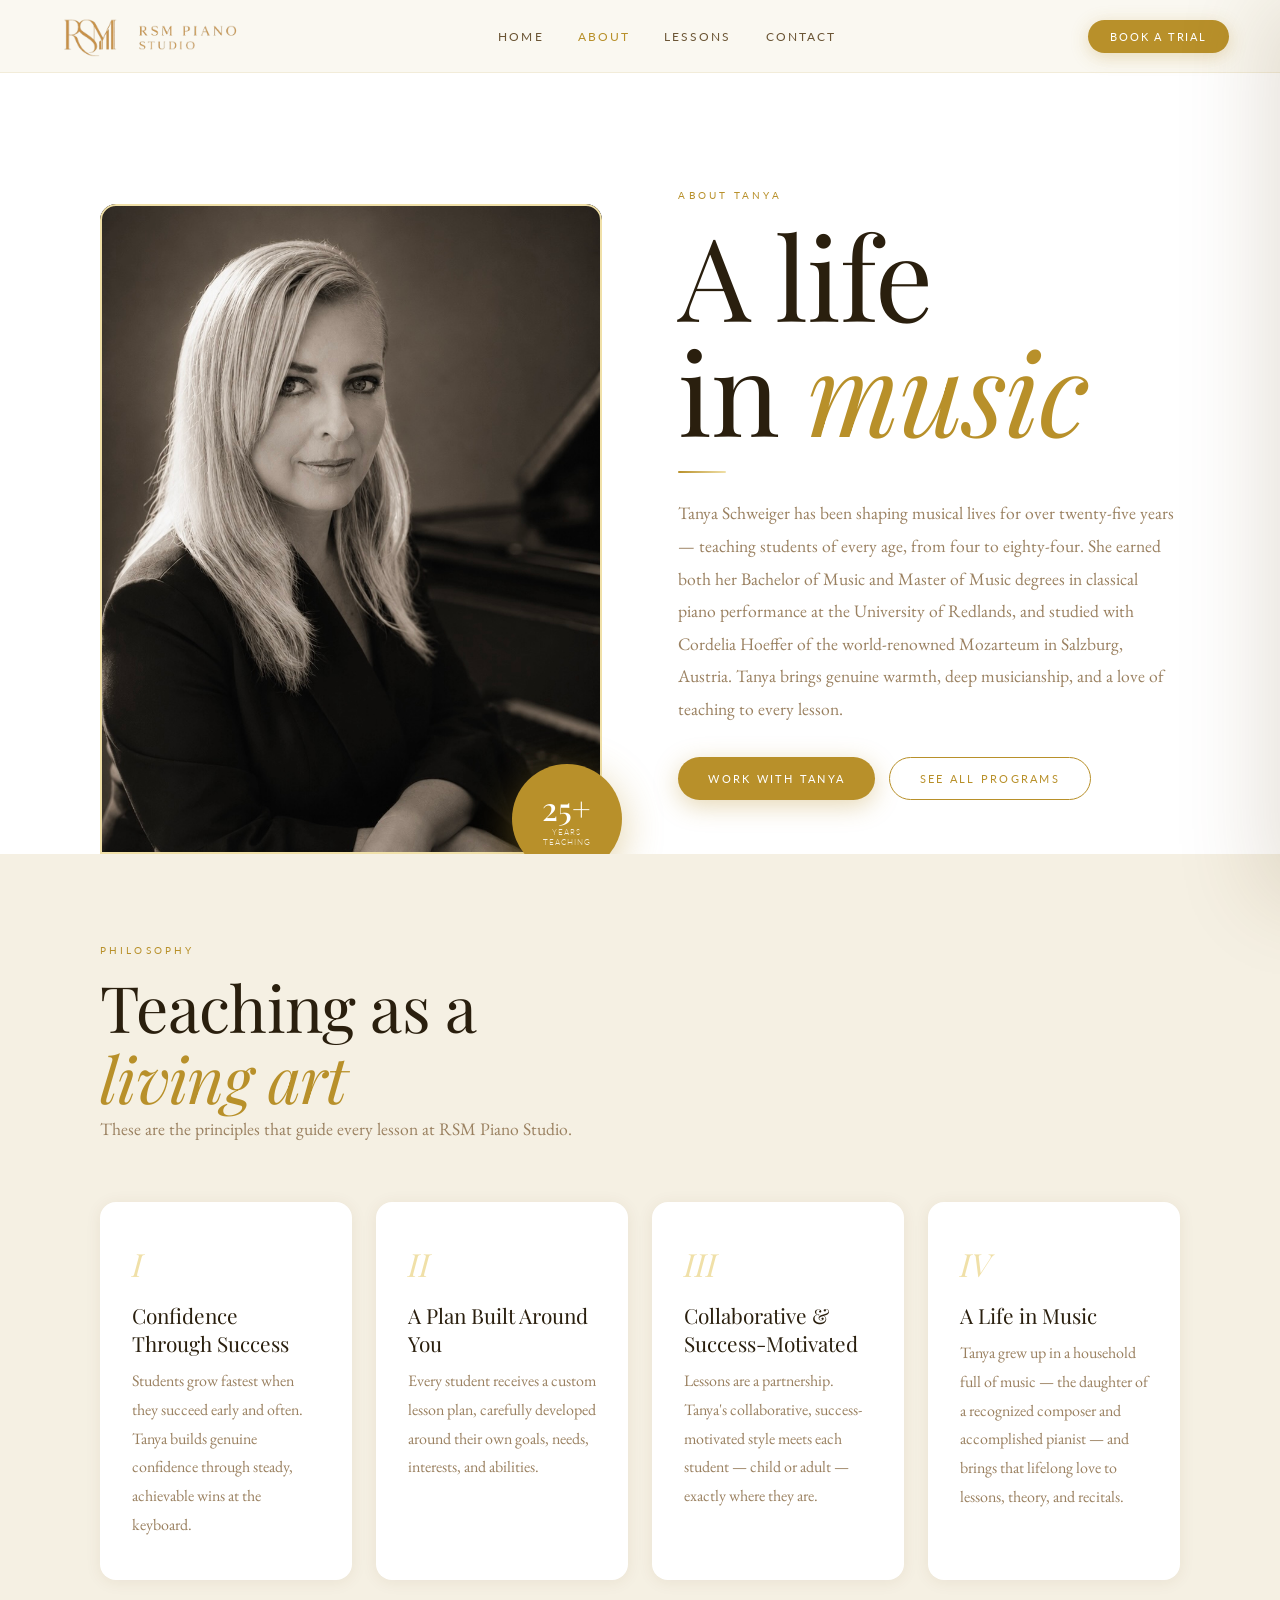
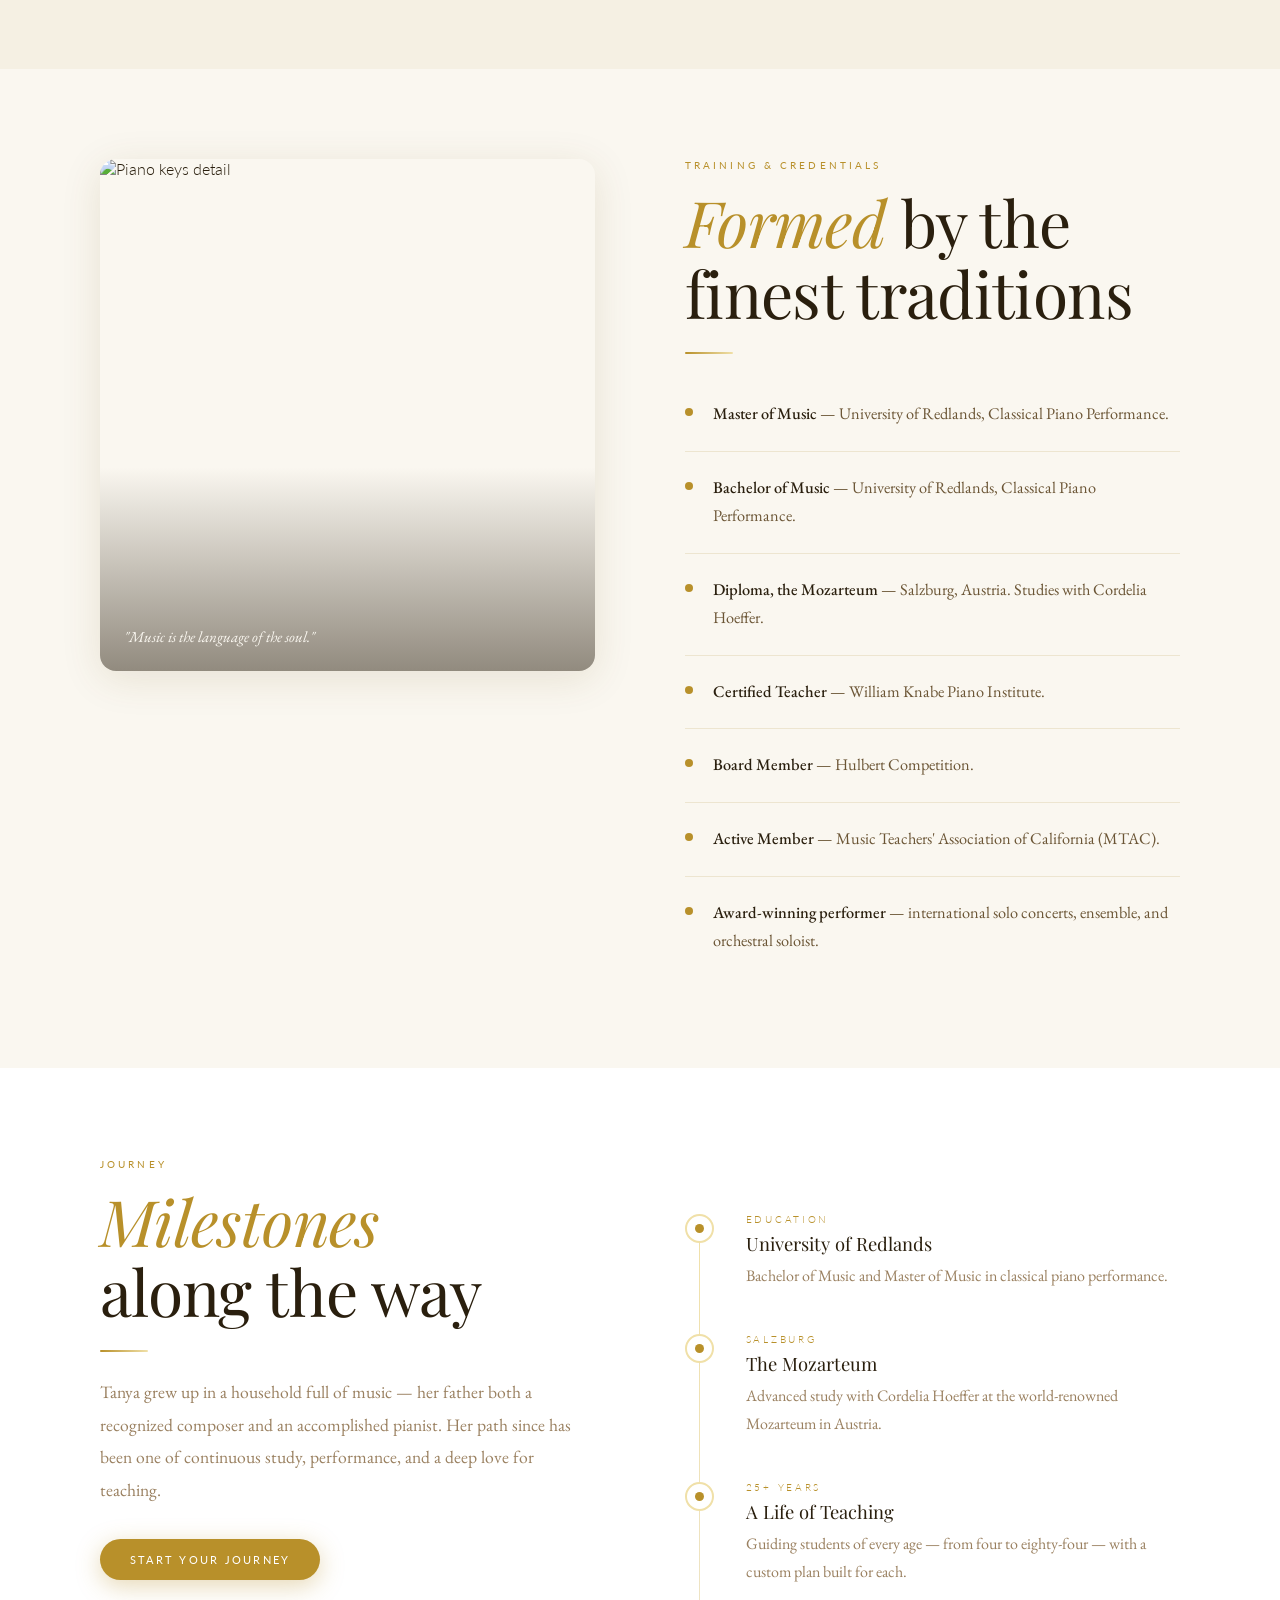
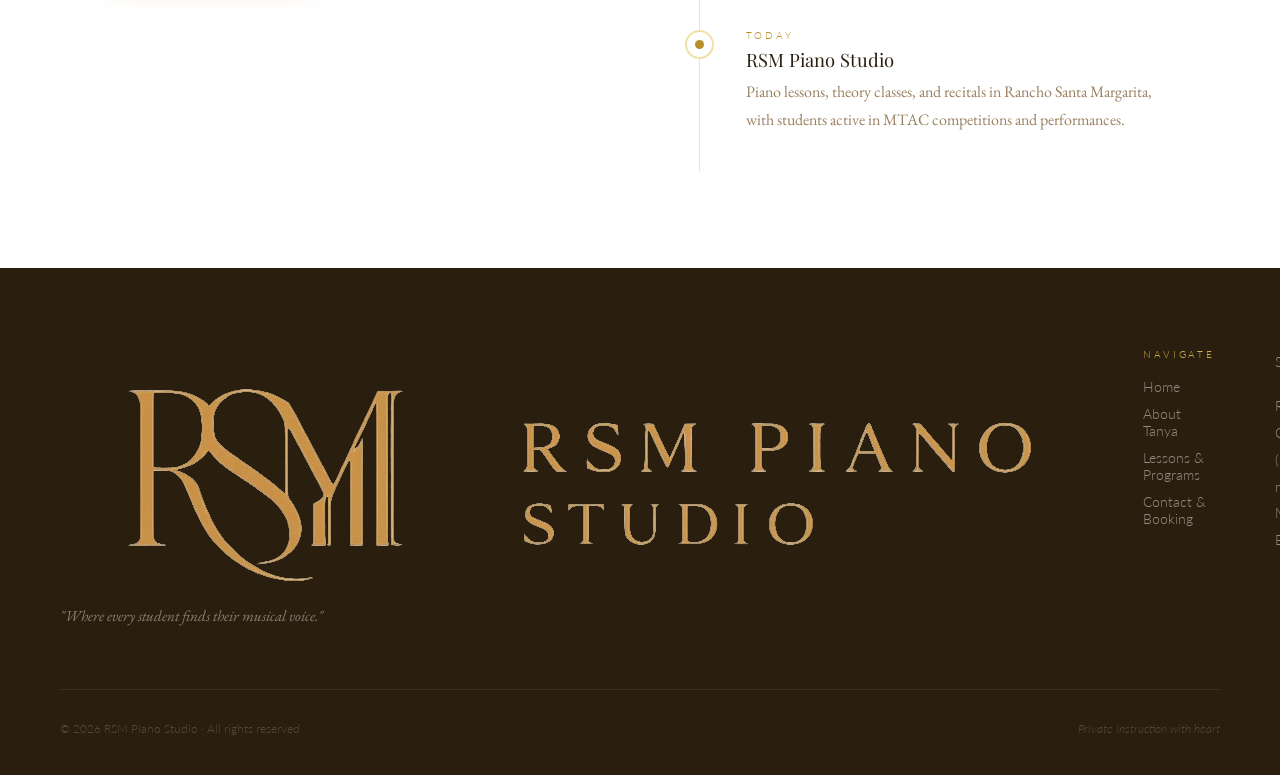
==== about.html @ f81b0720 "Align site content with Tanya Schweiger's resume; fix back button Replace placeholder/fabricated con" ====
<!DOCTYPE html>
<html lang="en">
<head>
  <meta charset="UTF-8">
  <meta name="viewport" content="width=device-width, initial-scale=1.0">
  <title>RSM Piano Studio — About Tanya</title>
  <link rel="stylesheet" href="css/style.css">
  <style>
    .page-hero {
      padding-top: clamp(100px,14vh,160px);
      background: var(--white);
      overflow: hidden;
    }

    .page-hero-inner {
      max-width: 1200px;
      margin: 0 auto;
      padding: clamp(48px,7vh,80px) clamp(24px,5vw,60px) 0;
      display: grid;
      grid-template-columns: 1fr 1fr;
      gap: clamp(40px,6vw,100px);
      align-items: end;
    }

    .about-image-main {
      position: relative;
    }

    .aim-frame {
      border-radius: var(--radius-md) var(--radius-md) 0 0;
      overflow: hidden;
      height: clamp(400px,55vw,650px);
      position: relative;
    }

    .aim-frame img {
      width: 100%;
      height: 100%;
      object-fit: cover;
      object-position: center top;
      display: block;
      transition: transform 0.8s cubic-bezier(0.16,1,0.3,1);
    }

    .aim-frame:hover img { transform: scale(1.04); }

    /* Gold accent box */
    .aim-frame::before {
      content: '';
      position: absolute;
      inset: 0;
      border: 2px solid var(--gold-pale);
      border-radius: var(--radius-md) var(--radius-md) 0 0;
      z-index: 1;
      pointer-events: none;
    }

    /* Floating credential badge */
    .aim-badge {
      position: absolute;
      bottom: -20px;
      right: -20px;
      background: var(--gold);
      color: var(--white);
      border-radius: 50%;
      width: 110px;
      height: 110px;
      display: flex;
      flex-direction: column;
      align-items: center;
      justify-content: center;
      text-align: center;
      box-shadow: 0 10px 40px rgba(184,144,42,0.4);
      z-index: 2;
    }
    .aim-badge-num { font-family: 'Playfair Display', serif; font-size: 2rem; font-weight: 500; line-height: 1; }
    .aim-badge-label { font-size: 0.52rem; letter-spacing: 0.12em; text-transform: uppercase; opacity: 0.85; margin-top: 3px; }

    .about-text-hero { padding-bottom: clamp(40px,6vh,80px); }

    /* PHILOSOPHY SECTION */
    .philosophy-section { background: var(--cream2); }
    .phil-grid {
      display: grid;
      grid-template-columns: repeat(auto-fit, minmax(240px,1fr));
      gap: 24px;
      margin-top: 56px;
    }
    .phil-card {
      background: var(--white);
      border-radius: var(--radius-md);
      padding: 40px 32px;
      box-shadow: var(--shadow-sm);
      position: relative;
      transition: transform 0.4s cubic-bezier(0.16,1,0.3,1), box-shadow 0.4s ease;
    }
    .phil-card:hover { transform: translateY(-5px); box-shadow: var(--shadow-md); }
    .phil-icon {
      font-family: 'Playfair Display', serif;
      font-size: 2rem;
      font-style: italic;
      color: var(--gold-pale);
      margin-bottom: 16px;
      display: block;
    }
    .phil-title {
      font-family: 'Playfair Display', serif;
      font-size: 1.3rem;
      font-weight: 400;
      color: var(--warm-dark);
      margin-bottom: 10px;
    }
    .phil-text {
      font-family: 'EB Garamond', serif;
      font-size: 1rem;
      line-height: 1.8;
      color: var(--warm-soft);
    }

    /* CREDENTIALS */
    .cred-section {}
    .cred-layout {
      display: grid;
      grid-template-columns: 1fr 1fr;
      gap: clamp(48px,7vw,100px);
      align-items: start;
    }

    .cred-image {
      border-radius: var(--radius-md);
      overflow: hidden;
      height: clamp(320px,40vw,520px);
      box-shadow: var(--shadow-md);
      position: relative;
    }
    .cred-image img { width: 100%; height: 100%; object-fit: cover; display: block; }
    .cred-image::after {
      content: '';
      position: absolute;
      bottom: 0; left: 0; right: 0;
      height: 40%;
      background: linear-gradient(to top, rgba(42,31,14,0.5), transparent);
    }
    .cred-image-caption {
      position: absolute;
      bottom: 24px; left: 24px;
      z-index: 1;
      color: var(--cream);
      font-family: 'EB Garamond', serif;
      font-size: 0.95rem;
      font-style: italic;
    }

    .cred-list { display: flex; flex-direction: column; gap: 0; }
    .cred-item {
      display: flex;
      gap: 20px;
      padding: 22px 0;
      border-bottom: 1px solid var(--cream3);
      align-items: flex-start;
    }
    .cred-item:last-child { border-bottom: none; }
    .cred-dot {
      flex-shrink: 0;
      width: 8px;
      height: 8px;
      border-radius: 50%;
      background: var(--gold);
      margin-top: 8px;
    }
    .cred-text {
      font-family: 'EB Garamond', serif;
      font-size: 1.02rem;
      line-height: 1.75;
      color: var(--warm-mid);
    }
    .cred-text strong { color: var(--warm-dark); font-weight: 500; }

    /* TIMELINE */
    .timeline-section { background: var(--white); }
    .timeline {
      max-width: 680px;
      position: relative;
      margin-top: 56px;
    }
    .timeline::before {
      content: '';
      position: absolute;
      left: 14px; top: 6px; bottom: 6px;
      width: 1px;
      background: linear-gradient(to bottom, var(--gold-pale), var(--cream3));
    }
    .tl-item {
      display: flex;
      gap: 32px;
      padding-bottom: 44px;
      position: relative;
    }
    .tl-dot {
      flex-shrink: 0;
      width: 29px;
      height: 29px;
      border-radius: 50%;
      background: var(--white);
      border: 2px solid var(--gold-pale);
      display: flex;
      align-items: center;
      justify-content: center;
      z-index: 1;
      transition: border-color 0.3s, background 0.3s;
    }
    .tl-dot-inner { width: 9px; height: 9px; border-radius: 50%; background: var(--gold); }
    .tl-item:hover .tl-dot { border-color: var(--gold); background: var(--gold-pale); }
    .tl-right {}
    .tl-year { font-size: 0.6rem; letter-spacing: 0.28em; text-transform: uppercase; color: var(--gold); margin-bottom: 6px; }
    .tl-title { font-family: 'Playfair Display', serif; font-size: 1.15rem; font-weight: 400; color: var(--warm-dark); margin-bottom: 6px; }
    .tl-desc { font-family: 'EB Garamond', serif; font-size: 1rem; line-height: 1.75; color: var(--warm-soft); }

    @media (max-width: 860px) {
      .page-hero-inner { grid-template-columns: 1fr; }
      .aim-frame { height: 55vw; min-height: 280px; border-radius: var(--radius-md); }
      .aim-badge { width: 88px; height: 88px; bottom: -12px; right: 12px; }
      .aim-badge-num { font-size: 1.6rem; }
      .cred-layout { grid-template-columns: 1fr; }
      .cred-image { height: 55vw; min-height: 240px; }
    }
  </style>
</head>
<body>

<canvas id="trail-canvas"></canvas>
<div class="menu-backdrop" id="menu-backdrop"></div>

<nav id="navbar">
  <a class="nav-logo" href="index.html"><img src="assets/logo.png" alt="RSM Piano Studio"></a>
  <div class="nav-links">
    <a class="nav-link" href="index.html">Home</a>
    <a class="nav-link active" href="about.html">About</a>
    <a class="nav-link" href="lessons.html">Lessons</a>
    <a class="nav-link" href="contact.html">Contact</a>
  </div>
  <a class="nav-book" href="contact.html">Book a Trial</a>
  <button class="hamburger" id="hamburger" aria-label="Open menu"><span></span><span></span><span></span></button>
</nav>

<div class="mobile-menu" id="mobile-menu">
  <a href="index.html">Home</a>
  <a href="about.html">About</a>
  <a href="lessons.html">Lessons</a>
  <a href="contact.html">Contact</a>
  <a class="mobile-book" href="contact.html">Book a Trial Lesson</a>
</div>

<!-- ══ PAGE HERO ═════════════════════════════════ -->
<div class="page-hero">
  <div class="page-hero-inner">
    <div class="about-image-main reveal-left">
      <div class="aim-frame">
        <img
          src="assets/IMG_9968.jpg"
          alt="Pianist at the piano"
        >
      </div>
      <div class="aim-badge">
        <span class="aim-badge-num">25+</span>
        <span class="aim-badge-label">Years<br>Teaching</span>
      </div>
    </div>

    <div class="about-text-hero">
      <span class="subhead reveal">About Tanya</span>
      <h1 class="display reveal d1">A life<br>in <em>music</em></h1>
      <div class="gold-rule reveal d2"></div>
      <p class="body-copy reveal d3">
        Tanya Schweiger has been shaping musical lives for over twenty-five years — teaching students of every age, from four to eighty-four. She earned both her Bachelor of Music and Master of Music degrees in classical piano performance at the University of Redlands, and studied with Cordelia Hoeffer of the world-renowned Mozarteum in Salzburg, Austria. Tanya brings genuine warmth, deep musicianship, and a love of teaching to every lesson.
      </p>
    
      <div style="display:flex;gap:14px;flex-wrap:wrap;margin-top:2rem" class="reveal d5">
        <a class="btn btn-gold" href="contact.html">Work With Tanya</a>
        <a class="btn btn-outline" href="lessons.html">See All Programs</a>
      </div>
    </div>
  </div>
</div>

<!-- ══ PHILOSOPHY ════════════════════════════════ -->
<section class="philosophy-section">
  <div class="container">
    <div style="max-width:560px">
      <span class="subhead reveal">Philosophy</span>
      <h2 class="headline reveal d1">Teaching as a<br><em>living art</em></h2>
      <p class="body-copy reveal d2">These are the principles that guide every lesson at RSM Piano Studio.</p>
    </div>
    <div class="phil-grid">
      <div class="phil-card card-3d reveal">
        <span class="phil-icon">I</span>
        <h3 class="phil-title">Confidence Through Success</h3>
        <p class="phil-text">Students grow fastest when they succeed early and often. Tanya builds genuine confidence through steady, achievable wins at the keyboard.</p>
      </div>
      <div class="phil-card card-3d reveal d1">
        <span class="phil-icon">II</span>
        <h3 class="phil-title">A Plan Built Around You</h3>
        <p class="phil-text">Every student receives a custom lesson plan, carefully developed around their own goals, needs, interests, and abilities.</p>
      </div>
      <div class="phil-card card-3d reveal d2">
        <span class="phil-icon">III</span>
        <h3 class="phil-title">Collaborative &amp; Success-Motivated</h3>
        <p class="phil-text">Lessons are a partnership. Tanya's collaborative, success-motivated style meets each student — child or adult — exactly where they are.</p>
      </div>
      <div class="phil-card card-3d reveal d3">
        <span class="phil-icon">IV</span>
        <h3 class="phil-title">A Life in Music</h3>
        <p class="phil-text">Tanya grew up in a household full of music — the daughter of a recognized composer and accomplished pianist — and brings that lifelong love to lessons, theory, and recitals.</p>
      </div>
    </div>
  </div>
</section>

<!-- ══ CREDENTIALS ════════════════════════════════ -->
<section class="cred-section">
  <div class="container">
    <div class="cred-layout">
      <div class="cred-image reveal-left">
        <img
          src="https://images.unsplash.com/photo-1520523839897-bd0b52f945a0?w=800&q=85&auto=format&fit=crop"
          alt="Piano keys detail"
        >
        <p class="cred-image-caption">"Music is the language of the soul."</p>
      </div>
      <div>
        <span class="subhead reveal">Training &amp; Credentials</span>
        <h2 class="headline reveal d1"><em>Formed</em> by the<br>finest traditions</h2>
        <div class="gold-rule reveal d2"></div>
        <div class="cred-list">
          <div class="cred-item reveal d2">
            <div class="cred-dot"></div>
            <p class="cred-text"><strong>Master of Music</strong> — University of Redlands, Classical Piano Performance.</p>
          </div>
          <div class="cred-item reveal d2">
            <div class="cred-dot"></div>
            <p class="cred-text"><strong>Bachelor of Music</strong> — University of Redlands, Classical Piano Performance.</p>
          </div>
          <div class="cred-item reveal d3">
            <div class="cred-dot"></div>
            <p class="cred-text"><strong>Diploma, the Mozarteum</strong> — Salzburg, Austria. Studies with Cordelia Hoeffer.</p>
          </div>
          <div class="cred-item reveal d3">
            <div class="cred-dot"></div>
            <p class="cred-text"><strong>Certified Teacher</strong> — William Knabe Piano Institute.</p>
          </div>
          <div class="cred-item reveal d4">
            <div class="cred-dot"></div>
            <p class="cred-text"><strong>Board Member</strong> — Hulbert Competition.</p>
          </div>
          <div class="cred-item reveal d4">
            <div class="cred-dot"></div>
            <p class="cred-text"><strong>Active Member</strong> — Music Teachers' Association of California (MTAC).</p>
          </div>
          <div class="cred-item reveal d5">
            <div class="cred-dot"></div>
            <p class="cred-text"><strong>Award-winning performer</strong> — international solo concerts, ensemble, and orchestral soloist.</p>
          </div>
        </div>
      </div>
    </div>
  </div>
</section>

<!-- ══ TIMELINE ═══════════════════════════════════ -->
<section class="timeline-section">
  <div class="container">
    <div style="display:grid;grid-template-columns:1fr 1fr;gap:clamp(48px,7vw,100px);align-items:start">
      <div>
        <span class="subhead reveal">Journey</span>
        <h2 class="headline reveal d1"><em>Milestones</em><br>along the way</h2>
        <div class="gold-rule reveal d2"></div>
        <p class="body-copy reveal d3">Tanya grew up in a household full of music — her father both a recognized composer and an accomplished pianist. Her path since has been one of continuous study, performance, and a deep love for teaching.</p>
        <div style="margin-top:2rem" class="reveal d4">
          <a class="btn btn-gold" href="contact.html">Start Your Journey</a>
        </div>
      </div>
      <div class="timeline">
        <div class="tl-item reveal">
          <div class="tl-dot"><div class="tl-dot-inner"></div></div>
          <div class="tl-right">
            <p class="tl-year">Education</p>
            <p class="tl-title">University of Redlands</p>
            <p class="tl-desc">Bachelor of Music and Master of Music in classical piano performance.</p>
          </div>
        </div>
        <div class="tl-item reveal d1">
          <div class="tl-dot"><div class="tl-dot-inner"></div></div>
          <div class="tl-right">
            <p class="tl-year">Salzburg</p>
            <p class="tl-title">The Mozarteum</p>
            <p class="tl-desc">Advanced study with Cordelia Hoeffer at the world-renowned Mozarteum in Austria.</p>
          </div>
        </div>
        <div class="tl-item reveal d2">
          <div class="tl-dot"><div class="tl-dot-inner"></div></div>
          <div class="tl-right">
            <p class="tl-year">25+ Years</p>
            <p class="tl-title">A Life of Teaching</p>
            <p class="tl-desc">Guiding students of every age — from four to eighty-four — with a custom plan built for each.</p>
          </div>
        </div>
        <div class="tl-item reveal d4">
          <div class="tl-dot"><div class="tl-dot-inner"></div></div>
          <div class="tl-right">
            <p class="tl-year">Today</p>
            <p class="tl-title">RSM Piano Studio</p>
            <p class="tl-desc">Piano lessons, theory classes, and recitals in Rancho Santa Margarita, with students active in MTAC competitions and performances.</p>
          </div>
        </div>
      </div>
    </div>
  </div>
</section>

<!-- ══ FOOTER ════════════════════════════════════ -->
<footer>
  <div class="footer-grid">
    <div>
      <a href="index.html"><img src="assets/logo.png" alt="RSM Piano Studio"></a>
      <p class="footer-tagline">"Where every student finds their musical voice."</p>
    </div>
    <div>
      <p class="footer-heading">Navigate</p>
      <nav class="footer-links">
        <a href="index.html">Home</a>
        <a href="about.html">About Tanya</a>
        <a href="lessons.html">Lessons &amp; Programs</a>
        <a href="contact.html">Contact &amp; Booking</a>
      </nav>
    </div>
    <div class="footer-contact">
      <p class="footer-heading">Studio</p>
      <p>Rancho Santa Margarita, CA 92688<br><a href="tel:+19492646318">(949) 264-6318</a><br><a href="mailto:rsmpianostudio@gmail.com">rsmpianostudio@gmail.com</a><br>Mon – Sat · Morning &amp; Evening</p>
    </div>
  </div>
  <div class="footer-bottom">
    <p class="footer-copy">© 2026 RSM Piano Studio · All rights reserved</p>
    <p class="footer-copy" style="font-style:italic">Private instruction with heart</p>
  </div>
</footer>

<script src="js/main.js"></script>
</body>
</html>
---- css/style.css ----
/* =============================================
   RSM Piano Studio — Global Stylesheet
   Warm, light, personal, musical
   ============================================= */

@import url('https://fonts.googleapis.com/css2?family=Playfair+Display:ital,wght@0,400;0,500;0,600;1,400;1,500;1,600&family=EB+Garamond:ital,wght@0,400;0,500;1,400;1,500&family=Lato:wght@300;400&display=swap');

*, *::before, *::after { box-sizing: border-box; margin: 0; padding: 0; }

:root {
  --cream:      #faf7f0;
  --cream2:     #f5f0e3;
  --cream3:     #ede5d0;
  --gold:       #b8902a;
  --gold-light: #d4aa4a;
  --gold-pale:  #f0e0a8;
  --gold-glow:  rgba(184,144,42,0.18);
  --warm-dark:  #2a1f0e;
  --warm-mid:   #6b5535;
  --warm-soft:  #9a8060;
  --warm-mute:  #c4b49a;
  --white:      #ffffff;
  --shadow-sm:  0 2px 16px rgba(100,70,20,0.08);
  --shadow-md:  0 8px 40px rgba(100,70,20,0.12);
  --shadow-lg:  0 24px 80px rgba(100,70,20,0.16);
  --radius-sm:  8px;
  --radius-md:  16px;
  --radius-lg:  24px;
  --radius-xl:  40px;
}

html { font-size: 16px; overflow-x: hidden; scroll-behavior: smooth; }

body {
  background: var(--cream);
  color: var(--warm-dark);
  font-family: 'Lato', sans-serif;
  font-weight: 300;
  overflow-x: hidden;
  min-height: 100vh;
}

/* ── CURSOR TRAIL CANVAS ─────────────────────── */
#trail-canvas {
  position: fixed;
  inset: 0;
  pointer-events: none;
  z-index: 9999;
}

/* ── SCROLLBAR ────────────────────────────────── */
::-webkit-scrollbar { width: 4px; }
::-webkit-scrollbar-track { background: var(--cream); }
::-webkit-scrollbar-thumb { background: var(--gold-light); border-radius: 2px; }

/* ── NAVIGATION ───────────────────────────────── */
nav#navbar {
  position: fixed;
  top: 0; left: 0; right: 0;
  z-index: 500;
  display: flex;
  align-items: center;
  justify-content: space-between;
  padding: 12px clamp(20px, 4vw, 60px);
  background: rgba(250,247,240,0.88);
  backdrop-filter: blur(20px);
  -webkit-backdrop-filter: blur(20px);
  border-bottom: 1px solid rgba(184,144,42,0.12);
  transition: background 0.4s ease, box-shadow 0.4s ease;
}

nav#navbar.shadow {
  background: rgba(250,247,240,0.97);
  box-shadow: 0 4px 30px rgba(100,70,20,0.08);
}

/* Logo */
.nav-logo img {
  height: 48px;
  width: auto;
  display: block;
  transition: transform 0.3s ease, filter 0.3s ease;
}
.nav-logo img:hover {
  transform: scale(1.03);
}
.nav-logo { text-decoration: none; }

/* Desktop links */
.nav-links {
  display: flex;
  align-items: center;
  gap: 6px;
}

.nav-link {
  font-family: 'Lato', sans-serif;
  font-size: 0.72rem;
  font-weight: 400;
  letter-spacing: 0.18em;
  text-transform: uppercase;
  color: var(--warm-mid);
  text-decoration: none;
  padding: 8px 14px;
  border-radius: 30px;
  transition: all 0.3s ease;
  position: relative;
}
.nav-link:hover { color: var(--gold); background: var(--gold-glow); }
.nav-link.active { color: var(--gold); }

/* Book button */
.nav-book {
  font-family: 'Lato', sans-serif;
  font-size: 0.7rem;
  font-weight: 400;
  letter-spacing: 0.16em;
  text-transform: uppercase;
  color: var(--white);
  background: var(--gold);
  text-decoration: none;
  padding: 10px 22px;
  border-radius: 30px;
  transition: all 0.35s ease;
  box-shadow: 0 4px 18px rgba(184,144,42,0.3);
  white-space: nowrap;
}
.nav-book:hover {
  background: var(--gold-light);
  transform: translateY(-1px);
  box-shadow: 0 8px 28px rgba(184,144,42,0.4);
}

/* Hamburger */
.hamburger {
  display: none;
  flex-direction: column;
  gap: 5px;
  background: none;
  border: none;
  cursor: pointer;
  padding: 6px;
  z-index: 601;
}
.hamburger span {
  display: block;
  width: 22px;
  height: 1.5px;
  background: var(--warm-mid);
  border-radius: 2px;
  transition: all 0.4s cubic-bezier(0.16,1,0.3,1);
  transform-origin: center;
}
.hamburger.open span:nth-child(1) { transform: translateY(6.5px) rotate(45deg); }
.hamburger.open span:nth-child(2) { opacity: 0; transform: scaleX(0); }
.hamburger.open span:nth-child(3) { transform: translateY(-6.5px) rotate(-45deg); }

/* Mobile menu panel */
.mobile-menu {
  position: fixed;
  top: 0; right: 0;
  width: min(320px, 100vw);
  height: 100vh;
  background: var(--white);
  z-index: 602;
  display: flex;
  flex-direction: column;
  justify-content: center;
  padding: 80px 48px 60px;
  box-shadow: -20px 0 80px rgba(100,70,20,0.15);
  transform: translateX(100%);
  transition: transform 0.55s cubic-bezier(0.16,1,0.3,1);
  pointer-events: none;
}
.mobile-menu.open {
  transform: translateX(0);
  pointer-events: all;
}
.mobile-menu-close {
  position: absolute;
  top: 22px;
  right: 22px;
  z-index: 1;
  width: 40px;
  height: 40px;
  background: none;
  border: 1.5px solid var(--cream3);
  border-radius: 50%;
  cursor: pointer;
  display: flex;
  align-items: center;
  justify-content: center;
  color: var(--warm-mid);
  font-size: 1rem;
  line-height: 1;
  opacity: 0;
  transform: rotate(-90deg) scale(0.8);
  transition: opacity 0.4s ease 0.15s, transform 0.4s cubic-bezier(0.16,1,0.3,1) 0.15s, background 0.25s ease, border-color 0.25s ease, color 0.25s ease;
}
.mobile-menu.open .mobile-menu-close {
  opacity: 1;
  transform: rotate(0deg) scale(1);
}
.mobile-menu-close:hover {
  background: var(--gold-glow);
  border-color: var(--gold-pale);
  color: var(--gold);
}

.mobile-menu a {
  display: block;
  font-family: 'Playfair Display', serif;
  font-size: clamp(1.8rem, 6vw, 2.4rem);
  font-weight: 400;
  font-style: italic;
  color: var(--warm-dark);
  text-decoration: none;
  padding: 10px 0;
  border-bottom: 1px solid rgba(184,144,42,0.1);
  opacity: 0;
  transform: translateX(20px);
  transition: color 0.3s ease, opacity 0.4s ease, transform 0.4s ease;
}
.mobile-menu.open a {
  opacity: 1;
  transform: translateX(0);
}
.mobile-menu.open a:nth-child(1) { transition-delay: 0.08s; }
.mobile-menu.open a:nth-child(2) { transition-delay: 0.14s; }
.mobile-menu.open a:nth-child(3) { transition-delay: 0.20s; }
.mobile-menu.open a:nth-child(4) { transition-delay: 0.26s; }
.mobile-menu a:hover { color: var(--gold); }
.mobile-book {
  margin-top: 32px;
  display: inline-block;
  text-align: center;
  font-family: 'Lato', sans-serif;
  font-size: 0.72rem;
  letter-spacing: 0.18em;
  text-transform: uppercase;
  color: var(--white) !important;
  background: var(--gold);
  padding: 14px 28px;
  border-radius: 30px;
  font-style: normal !important;
  opacity: 0 !important;
  transition: opacity 0.4s ease 0.32s, transform 0.4s ease 0.32s, background 0.3s ease !important;
  transform: translateX(20px) !important;
  border-bottom: none !important;
}
.mobile-menu.open .mobile-book {
  opacity: 1 !important;
  transform: translateX(0) !important;
}
.mobile-book:hover { background: var(--gold-light) !important; color: var(--white) !important; }

/* Mobile menu close X */
.mobile-close {
  position: absolute;
  top: 24px;
  right: 24px;
  width: 40px;
  height: 40px;
  border-radius: 50%;
  background: var(--cream2);
  border: none;
  cursor: pointer;
  display: flex;
  align-items: center;
  justify-content: center;
  transition: background 0.3s ease, transform 0.3s ease;
  z-index: 1;
}
.mobile-close:hover {
  background: var(--gold-pale);
  transform: rotate(90deg);
}
.mobile-close::before,
.mobile-close::after {
  content: '';
  position: absolute;
  width: 14px;
  height: 1.5px;
  background: var(--warm-mid);
  border-radius: 1px;
}
.mobile-close::before { transform: rotate(45deg); }
.mobile-close::after  { transform: rotate(-45deg); }

/* Mobile menu close X button */
.mobile-close {
  position: absolute;
  top: 24px;
  right: 24px;
  width: 40px;
  height: 40px;
  border-radius: 50%;
  border: 1.5px solid var(--cream3);
  background: transparent;
  cursor: pointer;
  display: flex;
  align-items: center;
  justify-content: center;
  transition: all 0.3s ease;
}
.mobile-close:hover {
  background: var(--gold-glow);
  border-color: var(--gold-pale);
}
.mobile-close::before,
.mobile-close::after {
  content: '';
  position: absolute;
  width: 14px;
  height: 1.5px;
  background: var(--warm-mid);
  border-radius: 1px;
  transition: background 0.3s ease;
}
.mobile-close::before { transform: rotate(45deg); }
.mobile-close::after  { transform: rotate(-45deg); }
.mobile-close:hover::before,
.mobile-close:hover::after { background: var(--gold); }

/* Mobile overlay backdrop */
.menu-backdrop {
  position: fixed;
  inset: 0;
  background: rgba(42,31,14,0.35);
  z-index: 598;
  opacity: 0;
  pointer-events: none;
  transition: opacity 0.4s ease;
}
.menu-backdrop.open { opacity: 1; pointer-events: all; }

/* ── TYPOGRAPHY ───────────────────────────────── */
.display {
  font-family: 'Playfair Display', serif;
  font-size: clamp(3.2rem, 9vw, 8rem);
  font-weight: 400;
  line-height: 1.0;
  letter-spacing: -0.01em;
}
.display em { font-style: italic; color: var(--gold); }

.headline {
  font-family: 'Playfair Display', serif;
  font-size: clamp(2rem, 5vw, 4rem);
  font-weight: 400;
  line-height: 1.1;
  letter-spacing: -0.01em;
}
.headline em { font-style: italic; color: var(--gold); }

.subhead {
  display: block;
  font-family: 'Lato', sans-serif;
  font-size: 0.65rem;
  font-weight: 400;
  letter-spacing: 0.3em;
  text-transform: uppercase;
  color: var(--gold);
  margin-bottom: 1rem;
}

.body-copy {
  font-family: 'EB Garamond', serif;
  font-size: clamp(1rem, 1.6vw, 1.1rem);
  line-height: 1.85;
  color: var(--warm-soft);
}

.gold-rule {
  width: 48px;
  height: 2px;
  background: linear-gradient(to right, var(--gold), var(--gold-pale));
  border-radius: 1px;
  margin: 1.5rem 0;
}

/* ── LAYOUT ───────────────────────────────────── */
.container { max-width: 1200px; margin: 0 auto; padding: 0 clamp(20px,5vw,60px); }
section { padding: clamp(70px,10vh,130px) 0; }
section.flush { padding: 0; }

/* ── BUTTONS ──────────────────────────────────── */
.btn {
  display: inline-flex;
  align-items: center;
  gap: 10px;
  font-family: 'Lato', sans-serif;
  font-size: 0.7rem;
  font-weight: 400;
  letter-spacing: 0.2em;
  text-transform: uppercase;
  text-decoration: none;
  padding: 14px 30px;
  border-radius: 30px;
  border: none;
  cursor: pointer;
  transition: all 0.35s cubic-bezier(0.16,1,0.3,1);
}
.btn-gold {
  color: var(--white);
  background: var(--gold);
  box-shadow: 0 6px 24px rgba(184,144,42,0.35);
}
.btn-gold:hover {
  background: var(--gold-light);
  transform: translateY(-2px);
  box-shadow: 0 12px 36px rgba(184,144,42,0.45);
}
.btn-outline {
  color: var(--gold);
  background: transparent;
  border: 1.5px solid var(--gold);
}
.btn-outline:hover {
  background: var(--gold-glow);
  transform: translateY(-1px);
}

/* ── 3D CARD TILT ─────────────────────────────── */
.card-3d {
  transform-style: preserve-3d;
  will-change: transform;
  transition: box-shadow 0.3s ease;
}
.card-3d:hover { box-shadow: var(--shadow-lg); }

/* ── IMAGE WRAPPER ────────────────────────────── */
.img-wrap {
  overflow: hidden;
  border-radius: var(--radius-md);
}
.img-wrap img {
  width: 100%;
  height: 100%;
  object-fit: cover;
  display: block;
  transition: transform 0.7s cubic-bezier(0.16,1,0.3,1);
}
.img-wrap:hover img { transform: scale(1.04); }

/* ── REVEAL ANIMATIONS ────────────────────────── */
.reveal {
  opacity: 0;
  transform: translateY(32px);
  transition: opacity 0.85s cubic-bezier(0.16,1,0.3,1), transform 0.85s cubic-bezier(0.16,1,0.3,1);
}
.reveal.in { opacity: 1; transform: translateY(0); }
.reveal-left {
  opacity: 0; transform: translateX(-32px);
  transition: opacity 0.85s cubic-bezier(0.16,1,0.3,1), transform 0.85s cubic-bezier(0.16,1,0.3,1);
}
.reveal-left.in { opacity: 1; transform: translateX(0); }
.reveal-right {
  opacity: 0; transform: translateX(32px);
  transition: opacity 0.85s cubic-bezier(0.16,1,0.3,1), transform 0.85s cubic-bezier(0.16,1,0.3,1);
}
.reveal-right.in { opacity: 1; transform: translateX(0); }
.d1 { transition-delay: 0.1s; }
.d2 { transition-delay: 0.2s; }
.d3 { transition-delay: 0.3s; }
.d4 { transition-delay: 0.4s; }
.d5 { transition-delay: 0.5s; }
.d6 { transition-delay: 0.6s; }

/* ── FLOATING GOLD NOTES ──────────────────────── */
.note-float {
  position: absolute;
  font-family: 'Playfair Display', serif;
  color: var(--gold);
  pointer-events: none;
  user-select: none;
  animation: noteFloat 6s ease-in-out infinite;
  opacity: 0.18;
}
@keyframes noteFloat {
  0%, 100% { transform: translateY(0) rotate(-8deg); }
  50%       { transform: translateY(-18px) rotate(8deg); }
}

/* ── DIVIDER ORNAMENT ─────────────────────────── */
.ornament {
  display: flex;
  align-items: center;
  gap: 16px;
  margin: 1.5rem 0;
}
.ornament::before, .ornament::after {
  content: '';
  flex: 1;
  height: 1px;
  background: linear-gradient(to right, transparent, var(--cream3));
}
.ornament::before { background: linear-gradient(to right, transparent, var(--gold-pale)); }
.ornament::after  { background: linear-gradient(to left,  transparent, var(--gold-pale)); }
.ornament-inner {
  font-size: 0.9rem;
  color: var(--gold-light);
}

/* ── REVIEW CARD ──────────────────────────────── */
.review-card {
  background: var(--white);
  border-radius: var(--radius-md);
  padding: 36px 32px;
  box-shadow: var(--shadow-sm);
  position: relative;
  transition: transform 0.4s cubic-bezier(0.16,1,0.3,1), box-shadow 0.4s ease;
}
.review-card:hover {
  transform: translateY(-6px);
  box-shadow: var(--shadow-md);
}
.review-stars {
  display: flex;
  gap: 3px;
  margin-bottom: 16px;
}
.review-star {
  color: var(--gold-light);
  font-size: 0.85rem;
}
.review-quote {
  font-family: 'EB Garamond', serif;
  font-size: 1.08rem;
  font-style: italic;
  line-height: 1.75;
  color: var(--warm-mid);
  margin-bottom: 20px;
}
.review-author { font-size: 0.78rem; color: var(--warm-mute); font-weight: 400; }
.review-name { color: var(--warm-dark); font-weight: 400; }
.review-open-quote {
  position: absolute;
  top: 20px; right: 24px;
  font-family: 'Playfair Display', serif;
  font-size: 5rem;
  line-height: 1;
  color: var(--gold-pale);
  font-style: italic;
}

/* ── STAT BAND ────────────────────────────────── */
.stat-band {
  background: var(--warm-dark);
  color: var(--cream);
  padding: clamp(50px,7vh,80px) clamp(20px,5vw,60px);
}
.stat-grid {
  max-width: 1000px;
  margin: 0 auto;
  display: grid;
  grid-template-columns: repeat(auto-fit, minmax(160px,1fr));
  gap: 40px;
  text-align: center;
}
.stat-num {
  font-family: 'Playfair Display', serif;
  font-size: clamp(2.8rem, 6vw, 4.5rem);
  font-weight: 400;
  color: var(--gold-light);
  letter-spacing: -0.02em;
  line-height: 1;
  margin-bottom: 6px;
}
.stat-label {
  font-size: 0.65rem;
  letter-spacing: 0.25em;
  text-transform: uppercase;
  color: rgba(250,247,240,0.45);
}

/* ── FORM ─────────────────────────────────────── */
.form-field { margin-bottom: 28px; }
.form-label {
  display: block;
  font-size: 0.65rem;
  letter-spacing: 0.2em;
  text-transform: uppercase;
  color: var(--warm-soft);
  margin-bottom: 8px;
}
.form-input, .form-select, .form-textarea {
  width: 100%;
  background: var(--white);
  border: 1.5px solid var(--cream3);
  border-radius: var(--radius-sm);
  padding: 12px 16px;
  font-family: 'EB Garamond', serif;
  font-size: 1rem;
  color: var(--warm-dark);
  outline: none;
  transition: border-color 0.3s ease, box-shadow 0.3s ease;
}
.form-input:focus, .form-select:focus, .form-textarea:focus {
  border-color: var(--gold);
  box-shadow: 0 0 0 3px rgba(184,144,42,0.1);
}
.form-input::placeholder, .form-textarea::placeholder { color: var(--warm-mute); }
.form-textarea { resize: vertical; min-height: 110px; line-height: 1.6; }
.form-select { appearance: none; cursor: pointer; background-image: url("data:image/svg+xml,%3Csvg xmlns='http://www.w3.org/2000/svg' width='12' height='8' viewBox='0 0 12 8'%3E%3Cpath d='M1 1l5 5 5-5' stroke='%239a8060' stroke-width='1.5' fill='none' stroke-linecap='round'/%3E%3C/svg%3E"); background-repeat: no-repeat; background-position: right 14px center; padding-right: 36px; }

/* ── FOOTER ───────────────────────────────────── */
footer {
  background: var(--warm-dark);
  color: var(--cream);
  padding: clamp(60px,9vh,100px) clamp(20px,5vw,60px) 40px;
}
.footer-grid {
  max-width: 1200px;
  margin: 0 auto;
  display: grid;
  grid-template-columns: 1.4fr 1fr 1fr;
  gap: 60px;
  padding-bottom: 60px;
  border-bottom: 1px solid rgba(250,247,240,0.08);
  margin-bottom: 32px;
}
.footer-logo img { height: 50px; width: auto; filter: brightness(0.9); margin-bottom: 16px; display: block; }
.footer-tagline { font-family: 'EB Garamond', serif; font-size: 0.95rem; font-style: italic; color: rgba(250,247,240,0.45); line-height: 1.7; }
.footer-heading { font-size: 0.6rem; letter-spacing: 0.28em; text-transform: uppercase; color: var(--gold-light); margin-bottom: 18px; }
.footer-links { display: flex; flex-direction: column; gap: 10px; }
.footer-links a { font-size: 0.88rem; color: rgba(250,247,240,0.5); text-decoration: none; transition: color 0.3s; }
.footer-links a:hover { color: var(--gold-light); }
.footer-contact p { font-size: 0.88rem; color: rgba(250,247,240,0.5); line-height: 1.9; }
.footer-contact a { color: rgba(250,247,240,0.5); text-decoration: none; }
.footer-bottom { max-width: 1200px; margin: 0 auto; display: flex; align-items: center; justify-content: space-between; flex-wrap: wrap; gap: 12px; }
.footer-copy { font-size: 0.72rem; color: rgba(250,247,240,0.2); }

/* ── RESPONSIVE ───────────────────────────────── */
@media (max-width: 768px) {
  .nav-links, .nav-book { display: none; }
  .hamburger { display: flex; }
  .footer-grid { grid-template-columns: 1fr; gap: 32px; }
}
@media (min-width: 769px) {
  .hamburger { display: none !important; }
}
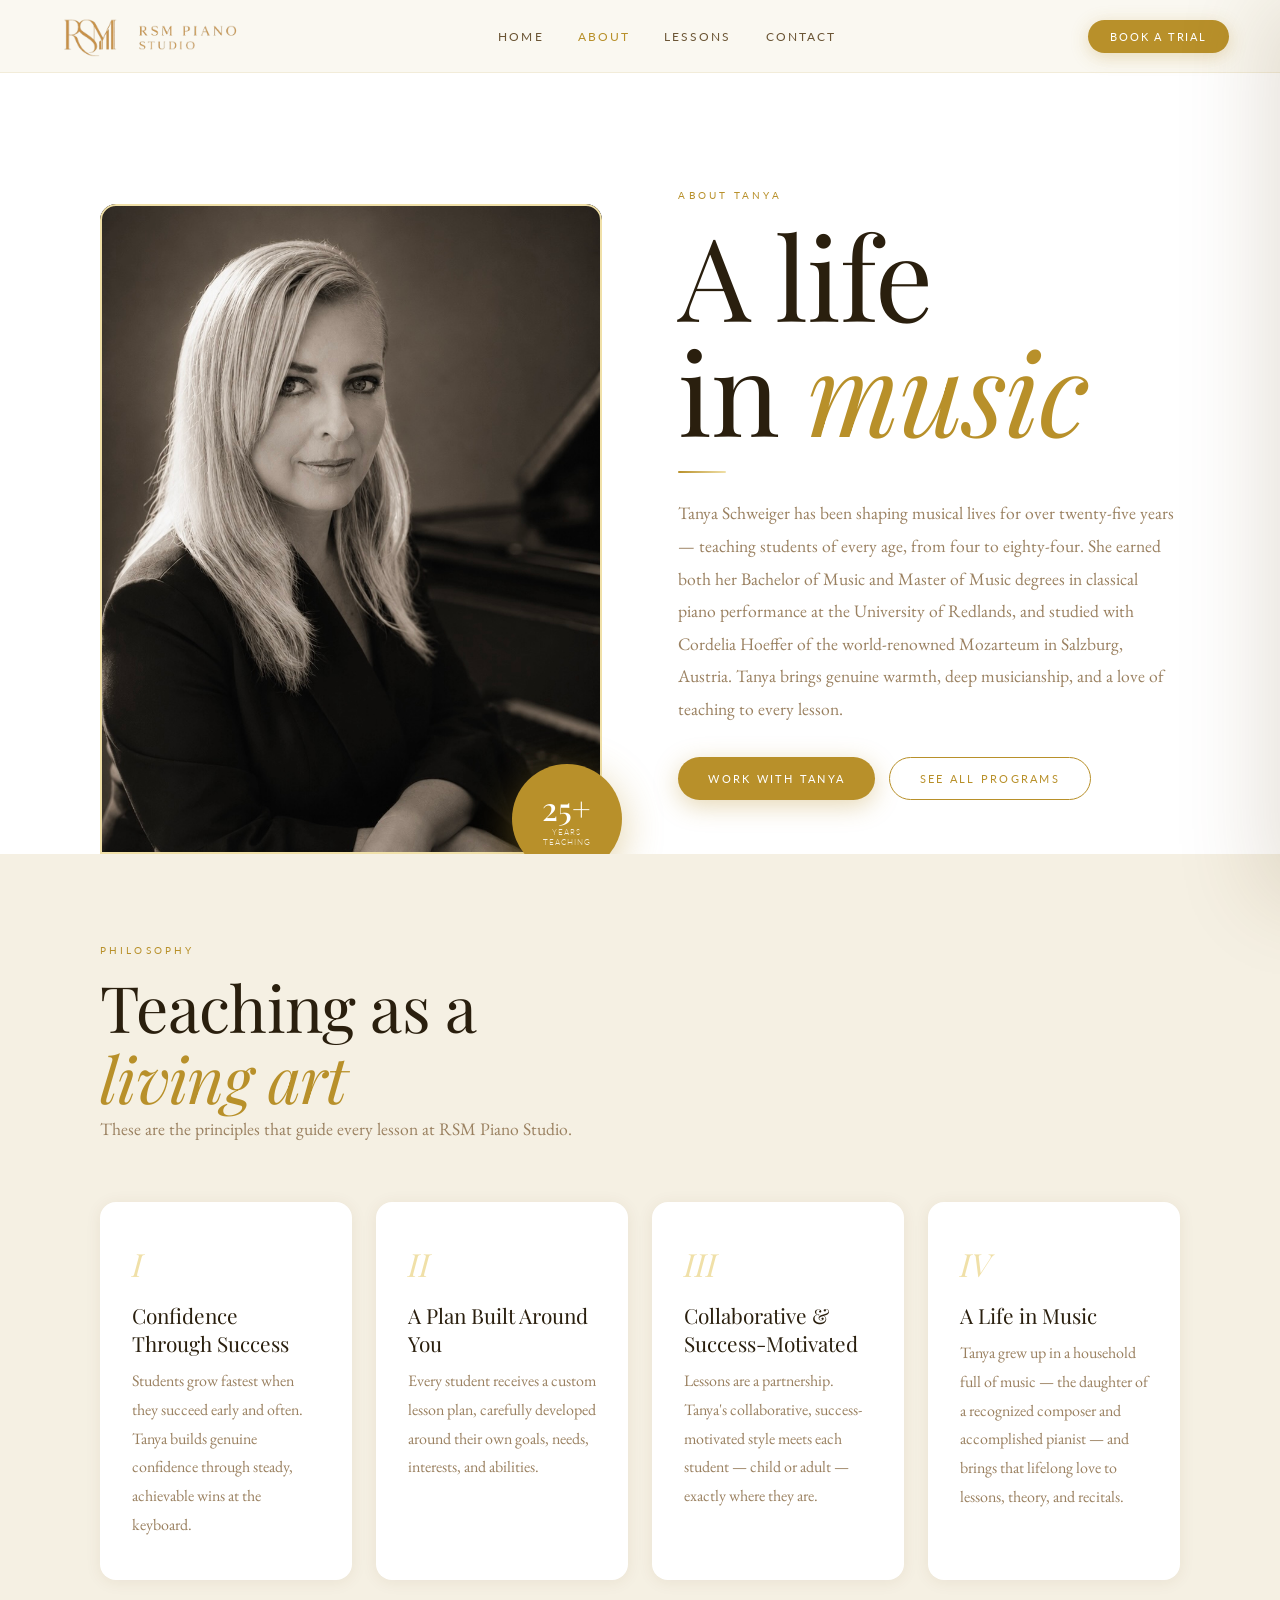
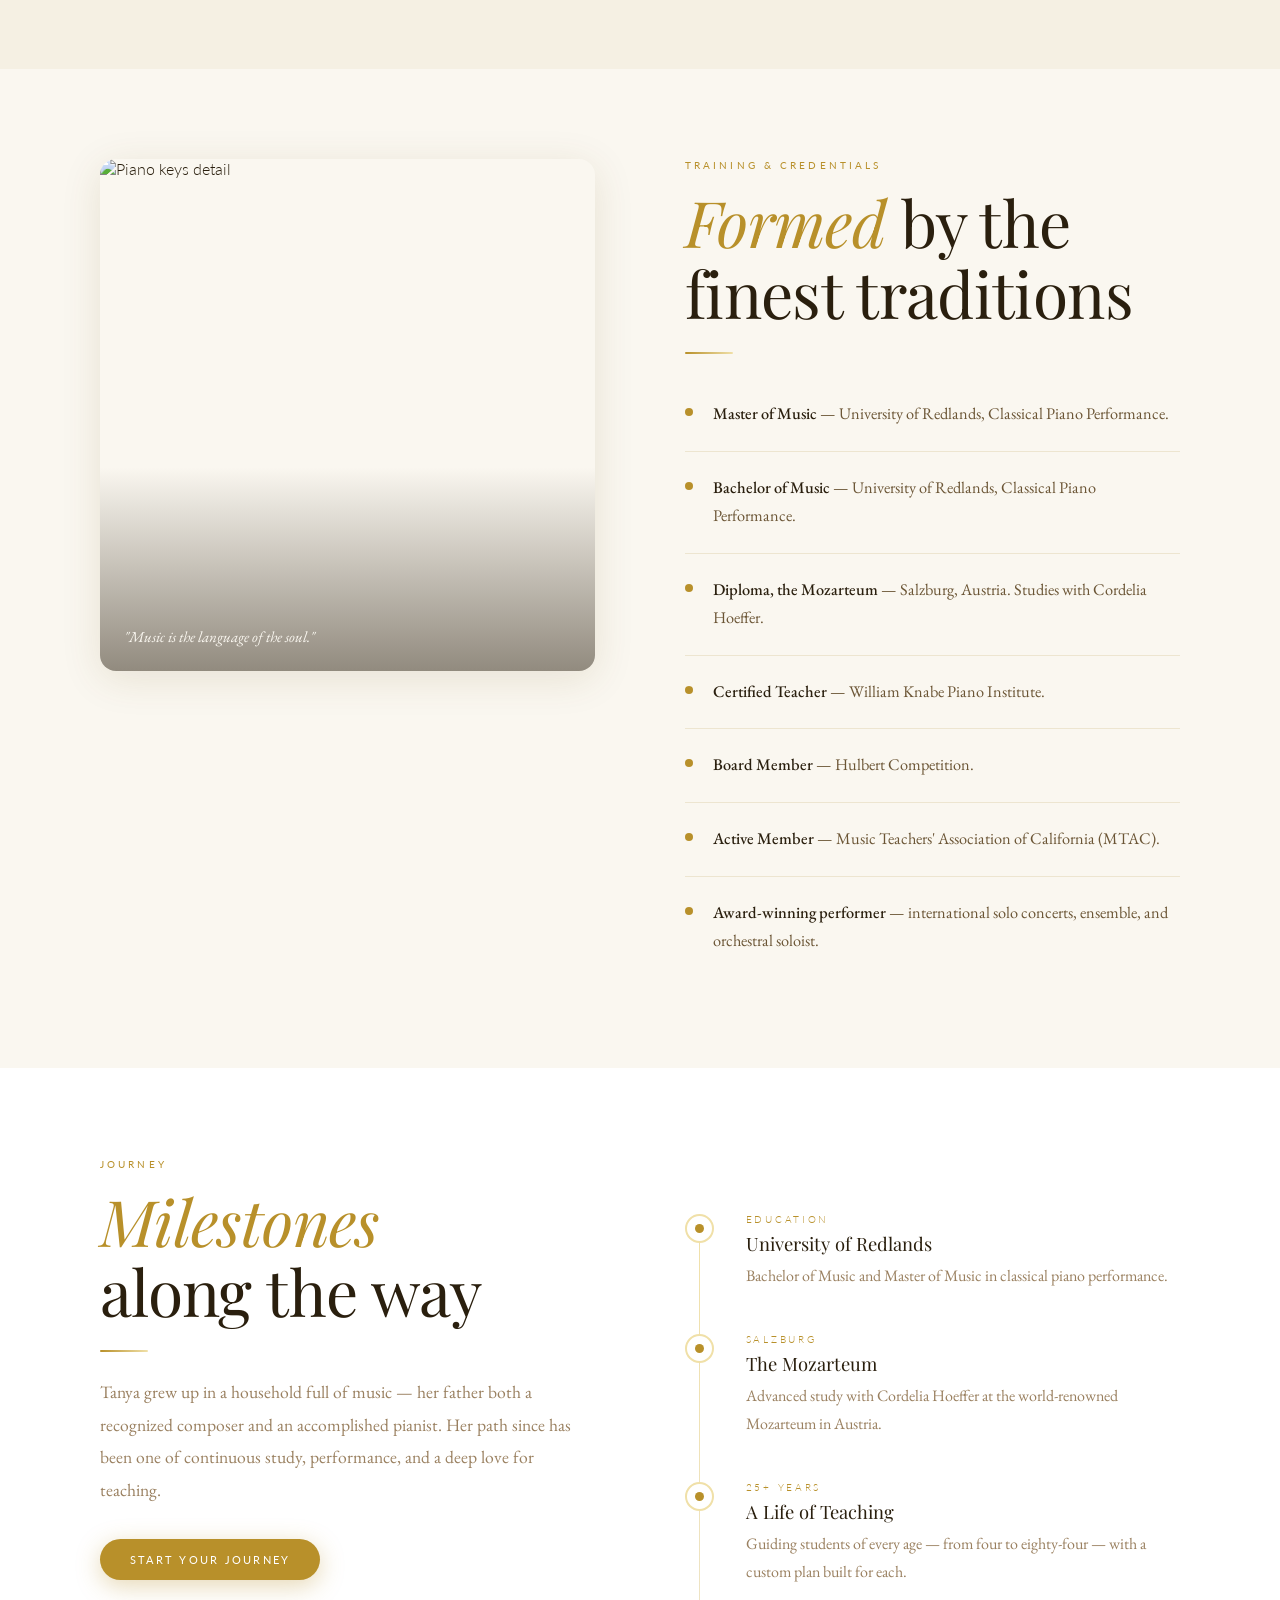
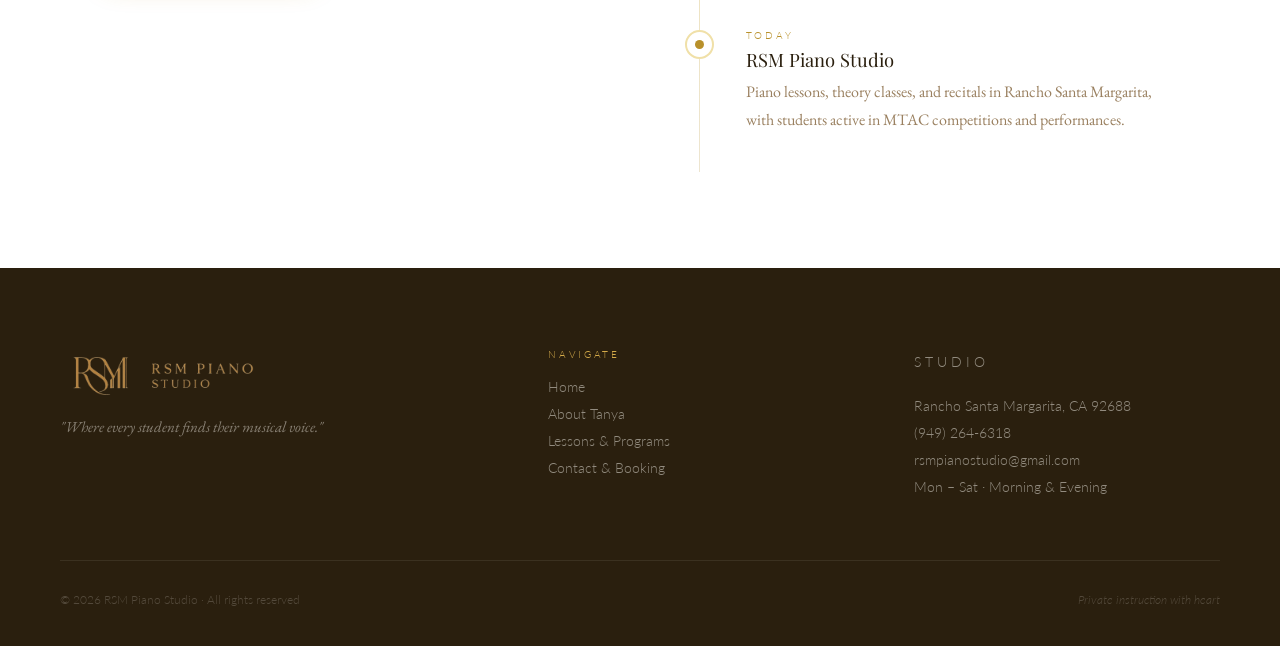
==== commit af4f81fe: "Fix oversized footer logo on About, Lessons, and Contact pages Those three footers wrapped the logo " ====
--- a/about.html
+++ b/about.html
@@ -420,7 +420,7 @@
 <!-- ══ FOOTER ════════════════════════════════════ -->
 <footer>
   <div class="footer-grid">
-    <div>
+    <div class="footer-logo">
       <a href="index.html"><img src="assets/logo.png" alt="RSM Piano Studio"></a>
       <p class="footer-tagline">"Where every student finds their musical voice."</p>
     </div>
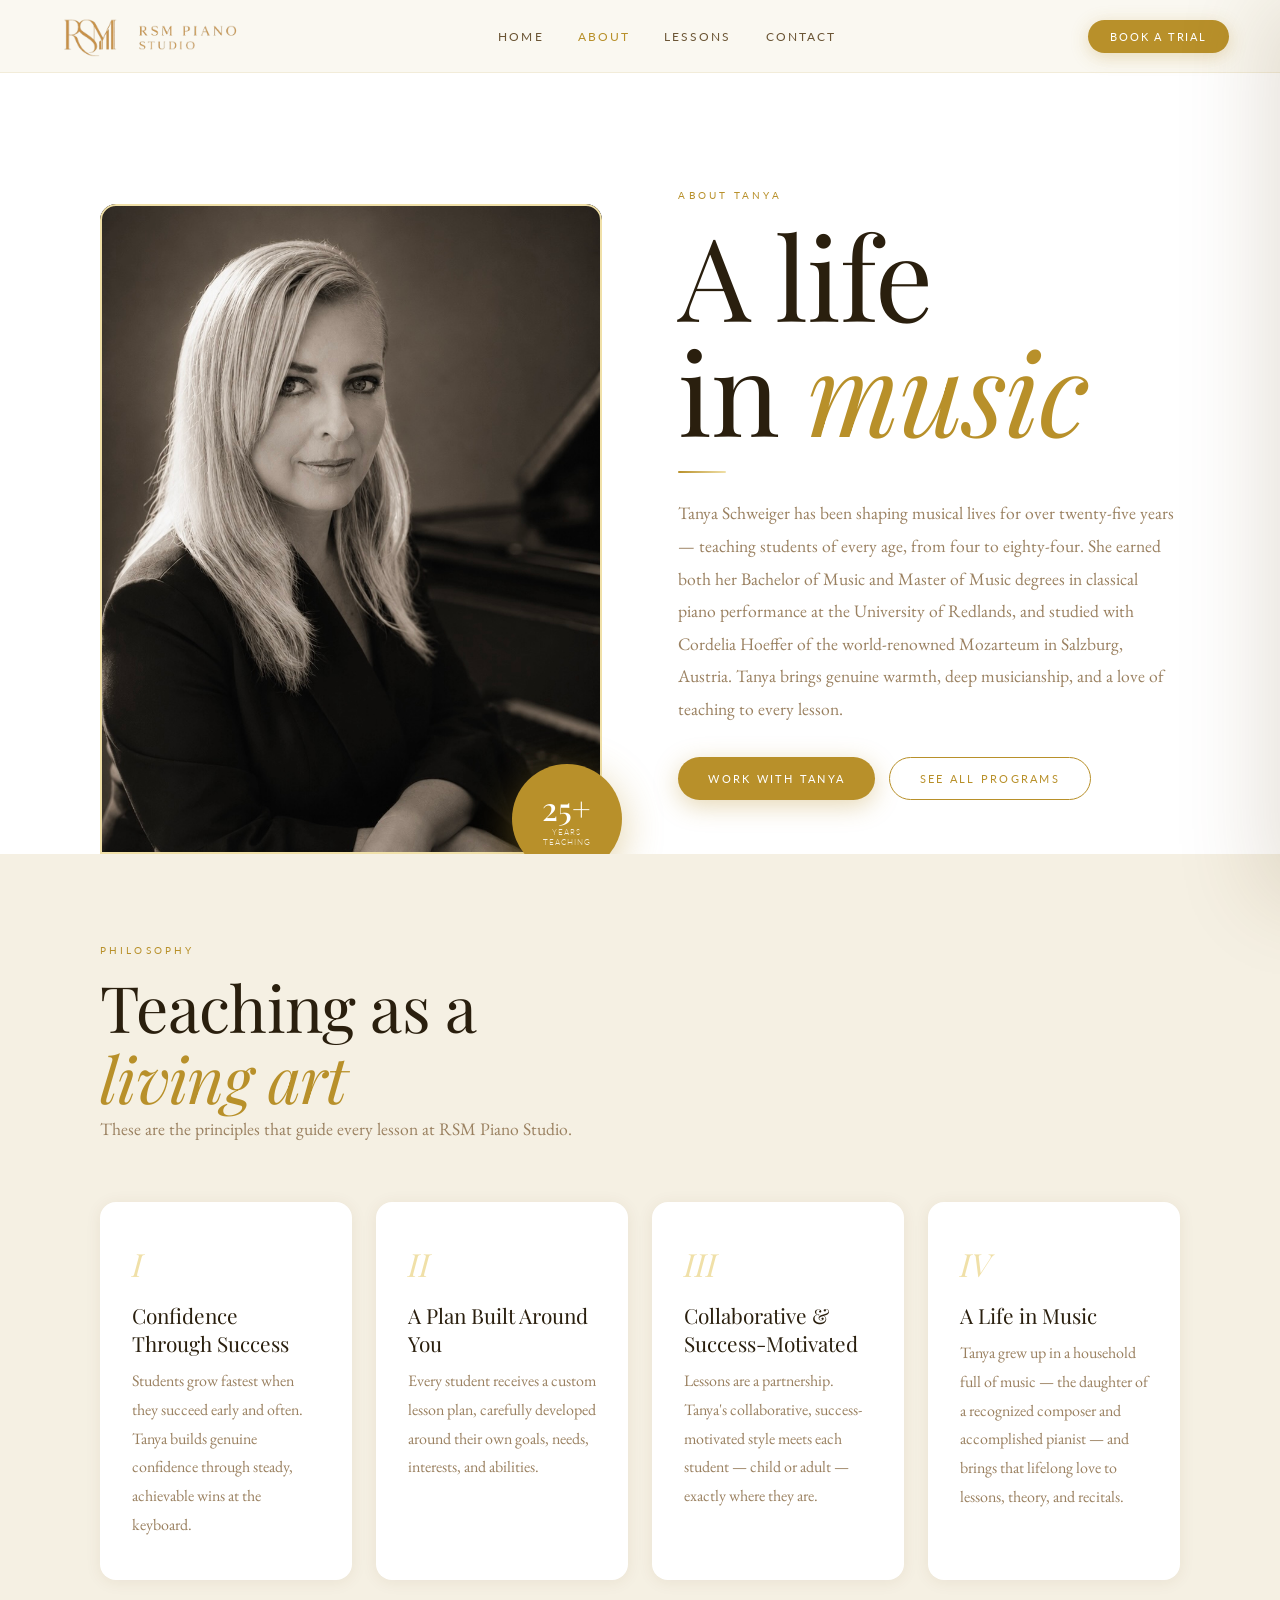
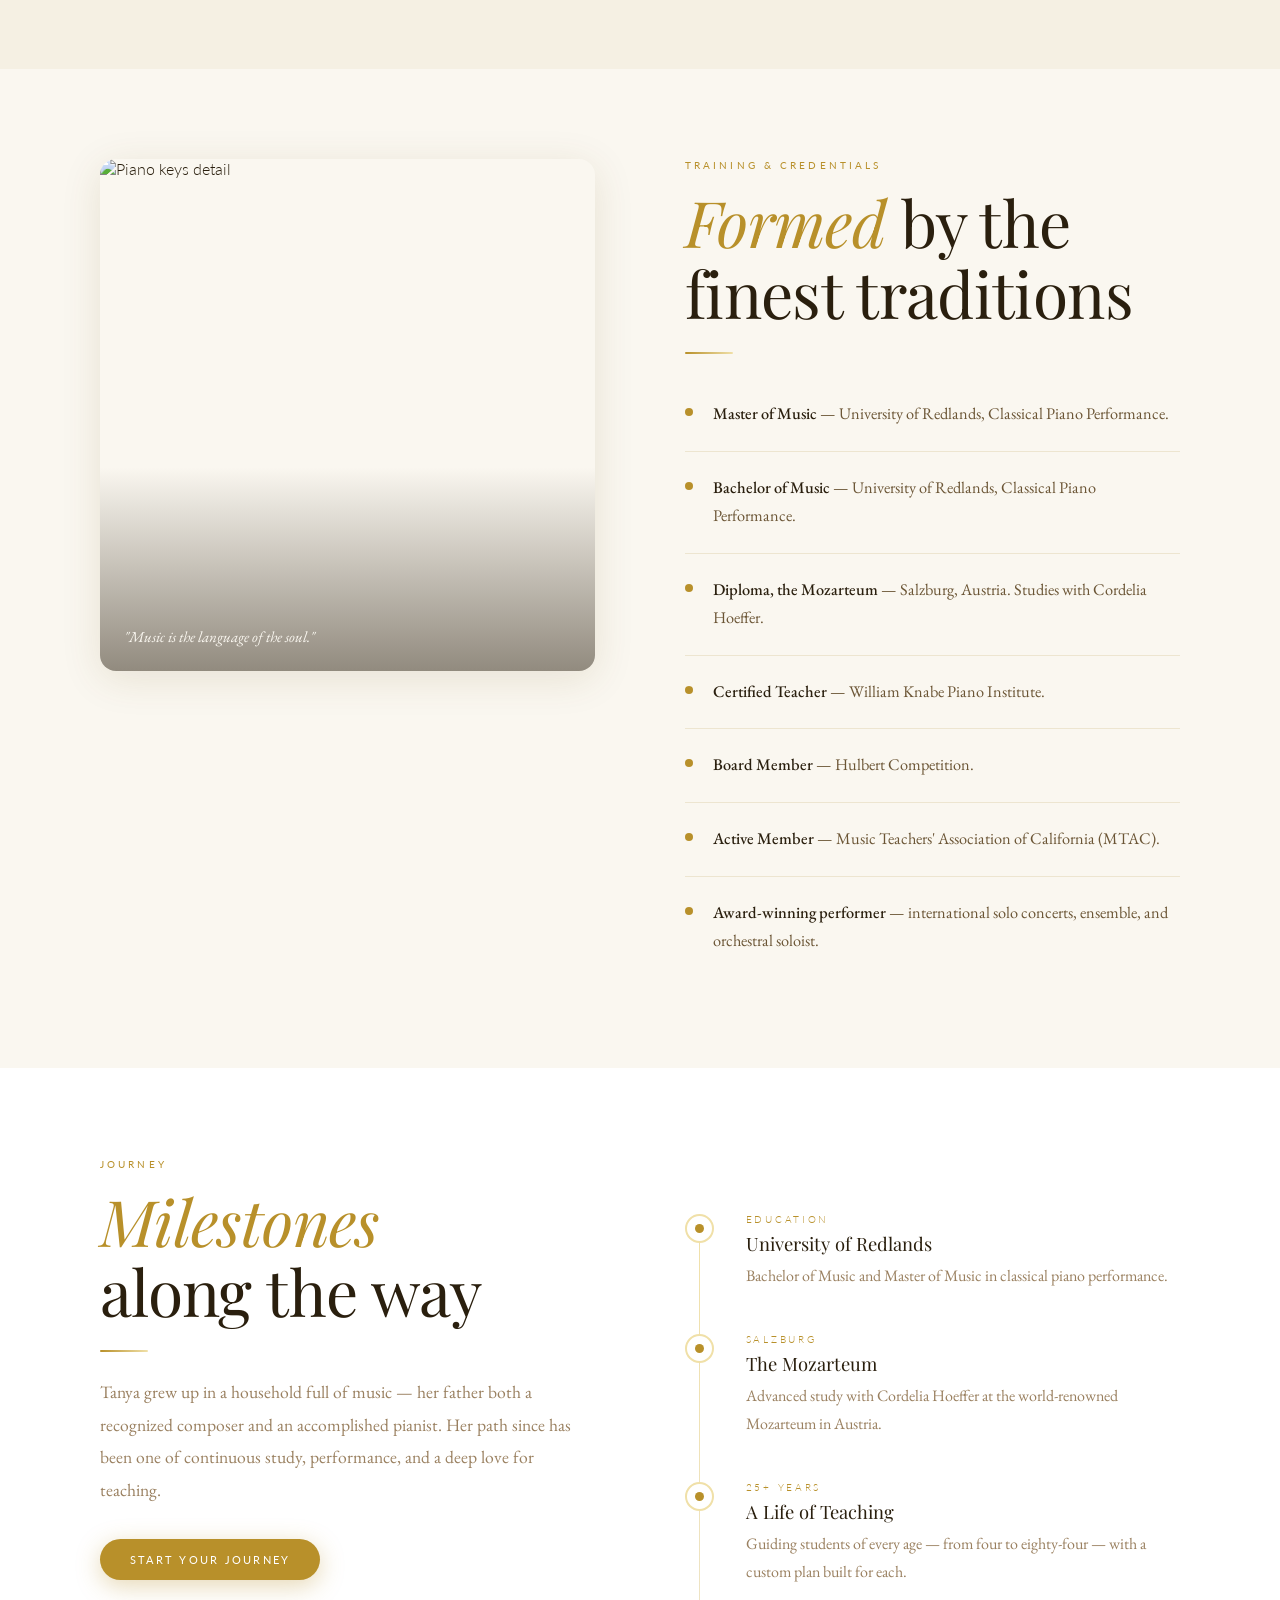
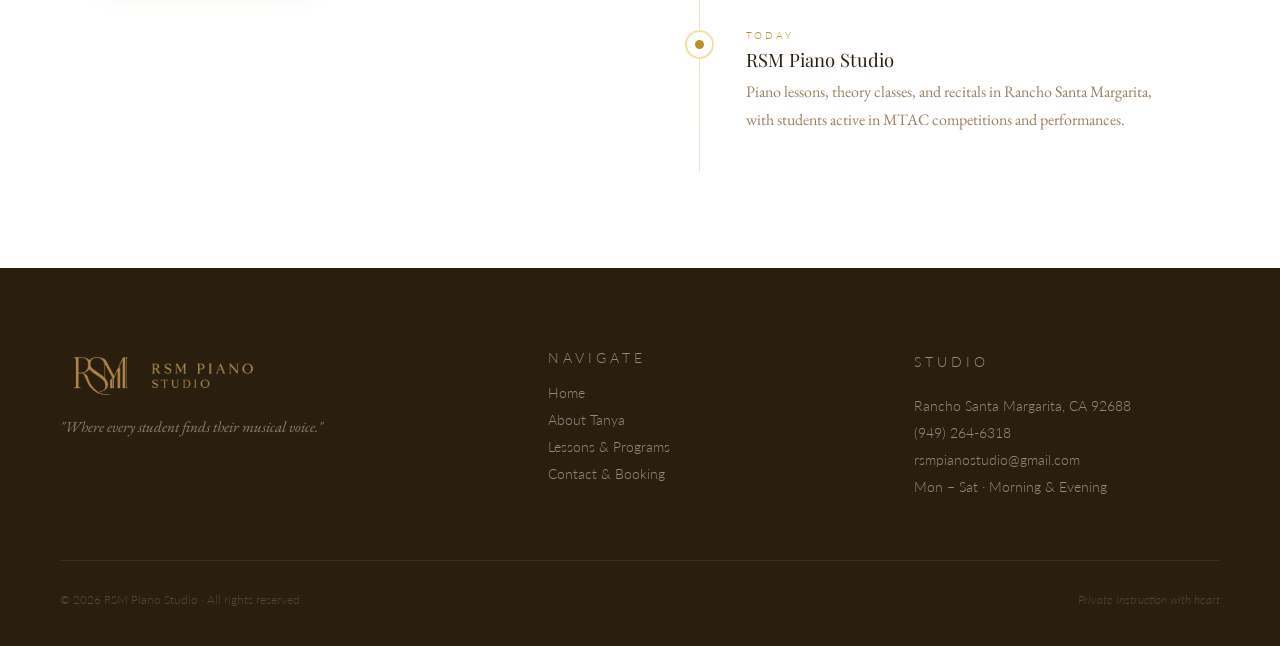
==== commit 923b95b2: "Fix mobile menu close button, oversized CTA, and footer heading mismatch - Add the X close button to" ====
--- a/about.html
+++ b/about.html
@@ -232,7 +232,7 @@
 <div class="menu-backdrop" id="menu-backdrop"></div>
 
 <nav id="navbar">
-  <a class="nav-logo" href="index.html"><img src="assets/logo.png" alt="RSM Piano Studio"></a>
+  <a class="nav-logo" href="index.html"><img decoding="async" src="assets/logo.png" alt="RSM Piano Studio"></a>
   <div class="nav-links">
     <a class="nav-link" href="index.html">Home</a>
     <a class="nav-link active" href="about.html">About</a>
@@ -249,6 +249,7 @@
   <a href="lessons.html">Lessons</a>
   <a href="contact.html">Contact</a>
   <a class="mobile-book" href="contact.html">Book a Trial Lesson</a>
+  <button class="mobile-close" id="mobile-close" aria-label="Close menu"></button>
 </div>
 
 <!-- ══ PAGE HERO ═════════════════════════════════ -->
@@ -256,7 +257,7 @@
   <div class="page-hero-inner">
     <div class="about-image-main reveal-left">
       <div class="aim-frame">
-        <img
+        <img loading="eager" fetchpriority="high" decoding="async"
           src="assets/IMG_9968.jpg"
           alt="Pianist at the piano"
         >
@@ -321,7 +322,7 @@
   <div class="container">
     <div class="cred-layout">
       <div class="cred-image reveal-left">
-        <img
+        <img loading="lazy" decoding="async"
           src="https://images.unsplash.com/photo-1520523839897-bd0b52f945a0?w=800&q=85&auto=format&fit=crop"
           alt="Piano keys detail"
         >
@@ -369,7 +370,7 @@
 <!-- ══ TIMELINE ═══════════════════════════════════ -->
 <section class="timeline-section">
   <div class="container">
-    <div style="display:grid;grid-template-columns:1fr 1fr;gap:clamp(48px,7vw,100px);align-items:start">
+    <div style="display:grid;grid-template-columns:repeat(auto-fit,minmax(280px,1fr));gap:clamp(40px,7vw,100px);align-items:start">
       <div>
         <span class="subhead reveal">Journey</span>
         <h2 class="headline reveal d1"><em>Milestones</em><br>along the way</h2>
@@ -421,7 +422,7 @@
 <footer>
   <div class="footer-grid">
     <div class="footer-logo">
-      <a href="index.html"><img src="assets/logo.png" alt="RSM Piano Studio"></a>
+      <a href="index.html"><img decoding="async" src="assets/logo.png" alt="RSM Piano Studio"></a>
       <p class="footer-tagline">"Where every student finds their musical voice."</p>
     </div>
     <div>
--- a/css/style.css
+++ b/css/style.css
@@ -230,7 +230,7 @@
 .mobile-menu.open a:nth-child(3) { transition-delay: 0.20s; }
 .mobile-menu.open a:nth-child(4) { transition-delay: 0.26s; }
 .mobile-menu a:hover { color: var(--gold); }
-.mobile-book {
+.mobile-menu a.mobile-book {
   margin-top: 32px;
   display: inline-block;
   text-align: center;
@@ -622,7 +622,7 @@
 }
 .footer-logo img { height: 50px; width: auto; filter: brightness(0.9); margin-bottom: 16px; display: block; }
 .footer-tagline { font-family: 'EB Garamond', serif; font-size: 0.95rem; font-style: italic; color: rgba(250,247,240,0.45); line-height: 1.7; }
-.footer-heading { font-size: 0.6rem; letter-spacing: 0.28em; text-transform: uppercase; color: var(--gold-light); margin-bottom: 18px; }
+.footer-heading { font-size: 0.88rem; letter-spacing: 0.28em; text-transform: uppercase; color: rgba(250,247,240,0.5); margin-bottom: 18px; }
 .footer-links { display: flex; flex-direction: column; gap: 10px; }
 .footer-links a { font-size: 0.88rem; color: rgba(250,247,240,0.5); text-decoration: none; transition: color 0.3s; }
 .footer-links a:hover { color: var(--gold-light); }
@@ -639,4 +639,34 @@
 }
 @media (min-width: 769px) {
   .hamburger { display: none !important; }
+}
+
+/* ── MOBILE POLISH ────────────────────────────── */
+@media (max-width: 768px) {
+  html { -webkit-text-size-adjust: 100%; }
+
+  /* Calmer vertical rhythm on phones */
+  section { padding: clamp(54px, 11vw, 90px) 0; }
+
+  /* Stat band → balanced 2×2 grid instead of a tall single column */
+  .stat-grid { grid-template-columns: repeat(2, 1fr); gap: 32px 18px; }
+
+  /* Footer meta line centers cleanly when stacked */
+  .footer-bottom { flex-direction: column; text-align: center; gap: 8px; }
+}
+
+@media (max-width: 480px) {
+  /* Hero title sized for small screens */
+  .display { font-size: clamp(2.6rem, 12vw, 3.4rem); }
+
+  /* Stack hero CTAs full-width for easy thumb tapping */
+  .hero-btns { flex-direction: column; align-items: stretch; }
+  .hero-btns .btn { width: 100%; justify-content: center; }
+
+  /* Keep large stat numbers from crowding their labels */
+  .stat-num  { font-size: clamp(2.3rem, 13vw, 3rem); }
+  .stat-grid { gap: 26px 14px; }
+
+  /* Comfortable edge gutters */
+  .container { padding: 0 20px; }
 }
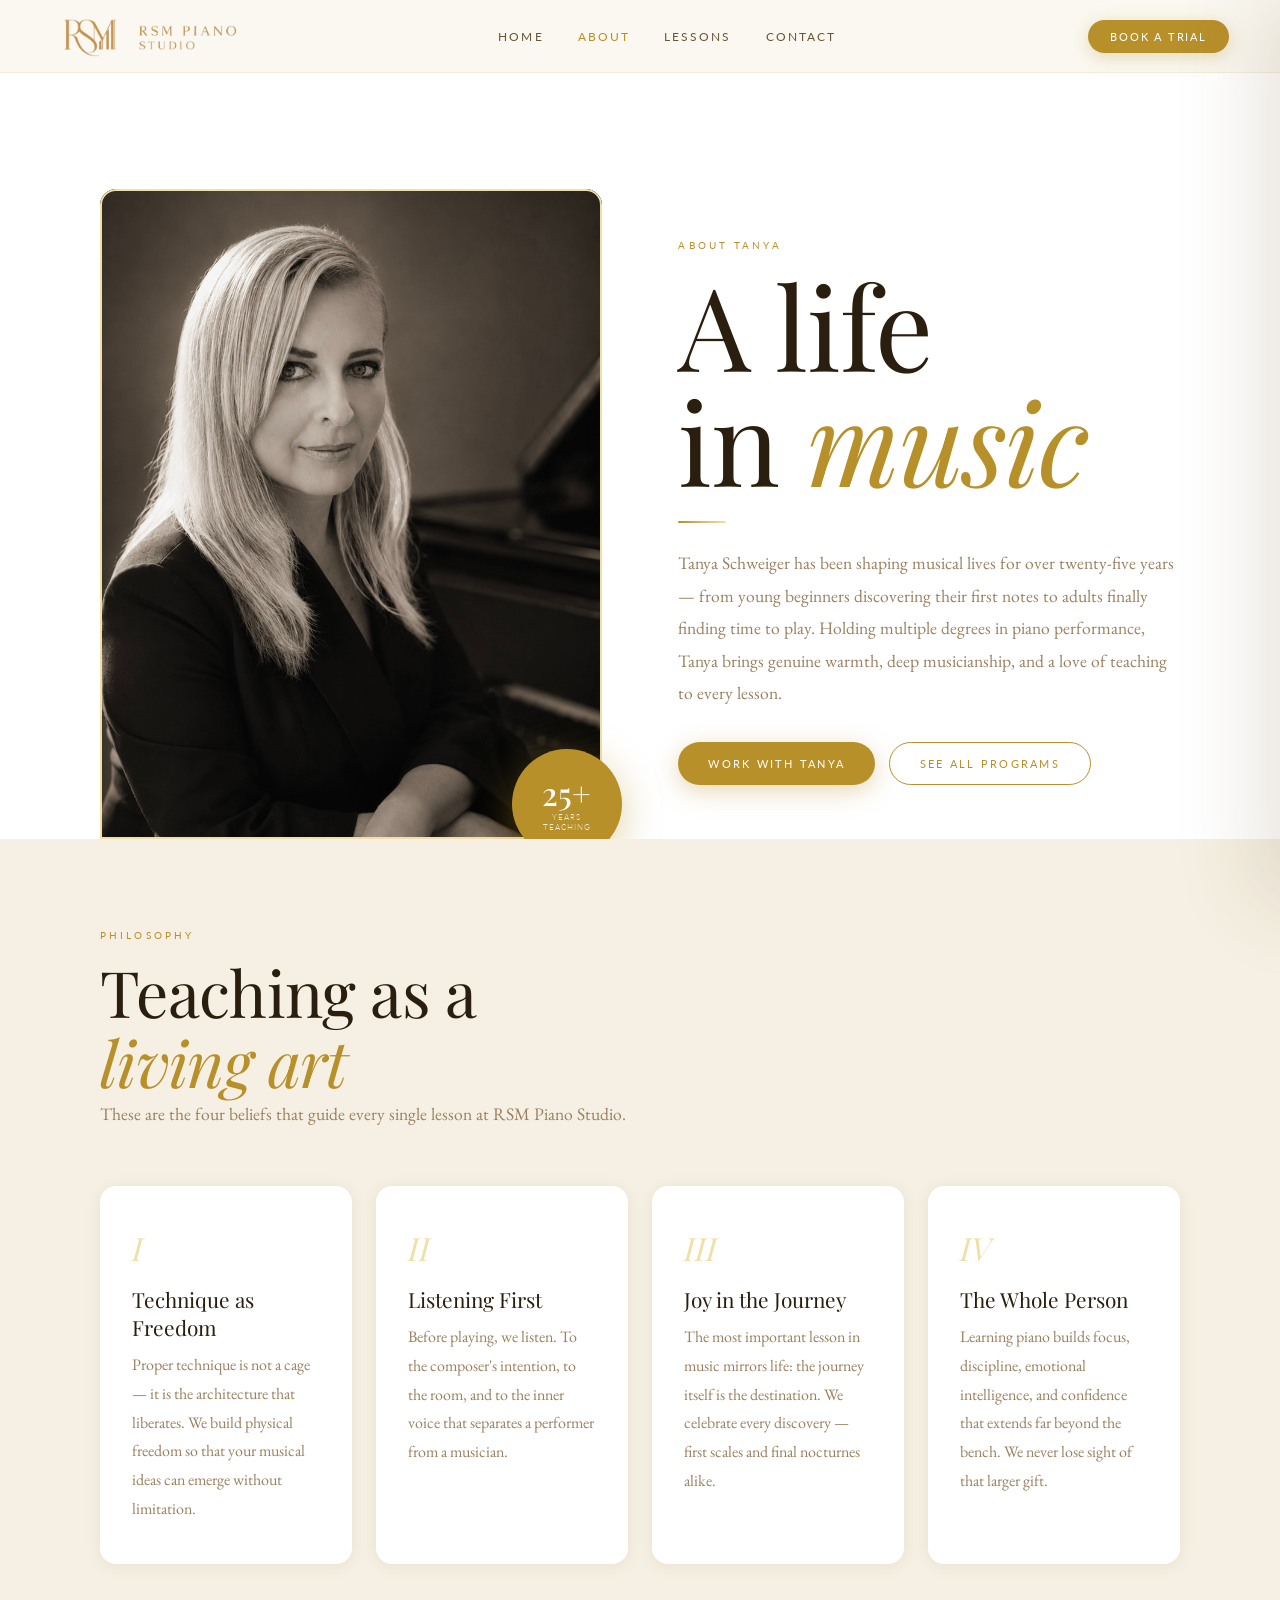
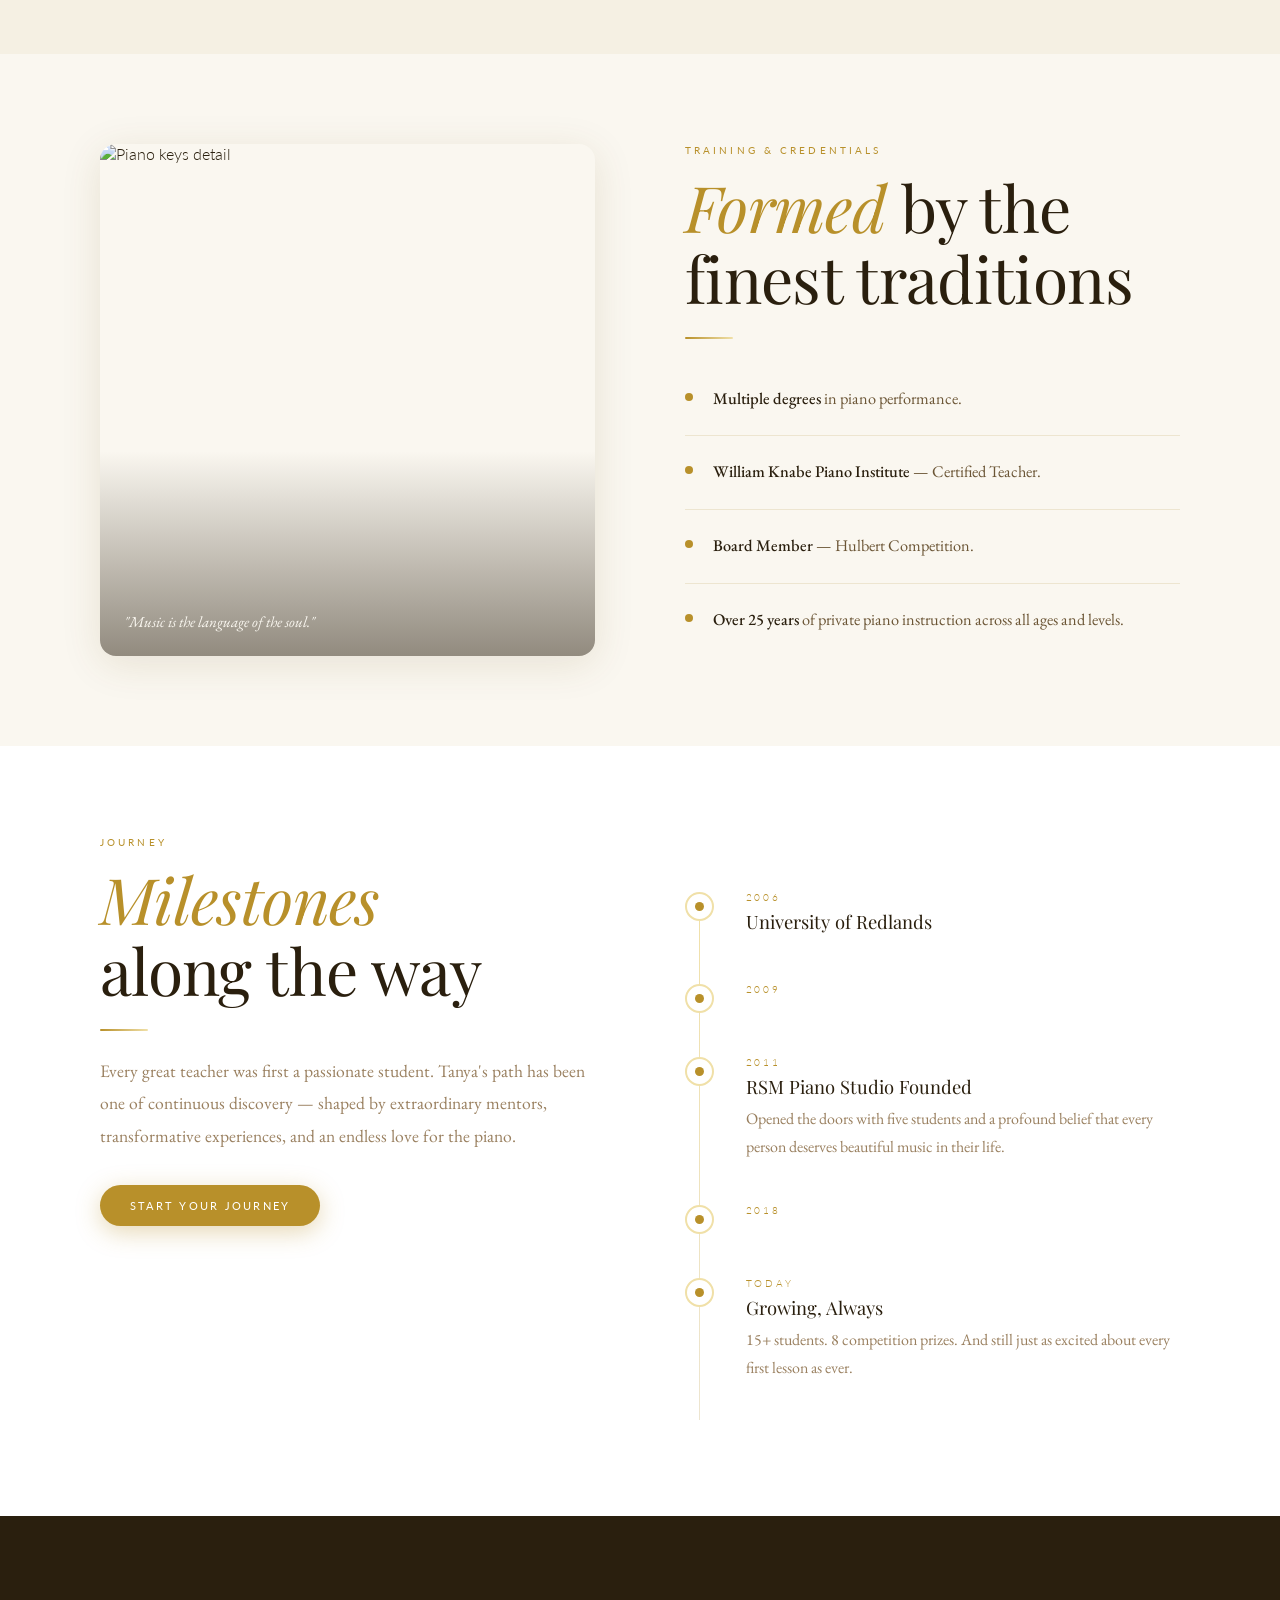
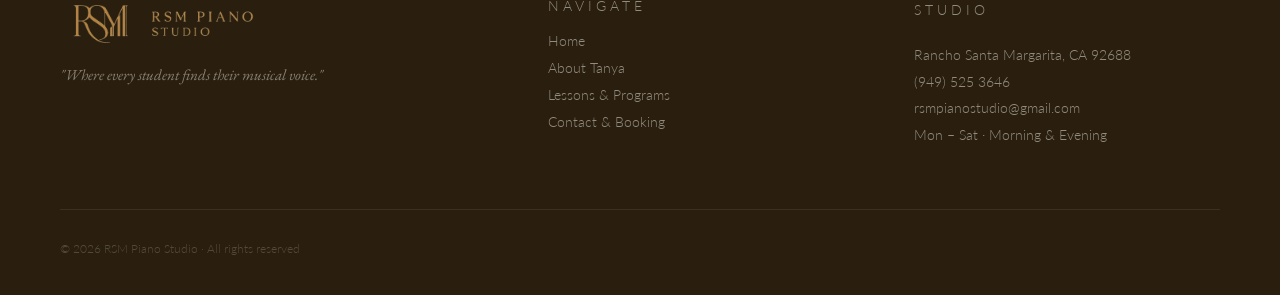
==== commit ec2dae10: "Update contact page styling" ====
--- a/about.html
+++ b/about.html
@@ -232,7 +232,7 @@
 <div class="menu-backdrop" id="menu-backdrop"></div>
 
 <nav id="navbar">
-  <a class="nav-logo" href="index.html"><img decoding="async" src="assets/logo.png" alt="RSM Piano Studio"></a>
+  <a class="nav-logo" href="index.html"><img src="assets/logo.png" alt="RSM Piano Studio"></a>
   <div class="nav-links">
     <a class="nav-link" href="index.html">Home</a>
     <a class="nav-link active" href="about.html">About</a>
@@ -249,7 +249,6 @@
   <a href="lessons.html">Lessons</a>
   <a href="contact.html">Contact</a>
   <a class="mobile-book" href="contact.html">Book a Trial Lesson</a>
-  <button class="mobile-close" id="mobile-close" aria-label="Close menu"></button>
 </div>
 
 <!-- ══ PAGE HERO ═════════════════════════════════ -->
@@ -257,9 +256,9 @@
   <div class="page-hero-inner">
     <div class="about-image-main reveal-left">
       <div class="aim-frame">
-        <img loading="eager" fetchpriority="high" decoding="async"
+        <img
           src="assets/IMG_9968.jpg"
-          alt="Pianist at the piano"
+          alt="Image of Tanya at the piano"
         >
       </div>
       <div class="aim-badge">
@@ -273,7 +272,7 @@
       <h1 class="display reveal d1">A life<br>in <em>music</em></h1>
       <div class="gold-rule reveal d2"></div>
       <p class="body-copy reveal d3">
-        Tanya Schweiger has been shaping musical lives for over twenty-five years — teaching students of every age, from four to eighty-four. She earned both her Bachelor of Music and Master of Music degrees in classical piano performance at the University of Redlands, and studied with Cordelia Hoeffer of the world-renowned Mozarteum in Salzburg, Austria. Tanya brings genuine warmth, deep musicianship, and a love of teaching to every lesson.
+        Tanya Schweiger has been shaping musical lives for over twenty-five years — from young beginners discovering their first notes to adults finally finding time to play. Holding multiple degrees in piano performance, Tanya brings genuine warmth, deep musicianship, and a love of teaching to every lesson.
       </p>
     
       <div style="display:flex;gap:14px;flex-wrap:wrap;margin-top:2rem" class="reveal d5">
@@ -290,28 +289,28 @@
     <div style="max-width:560px">
       <span class="subhead reveal">Philosophy</span>
       <h2 class="headline reveal d1">Teaching as a<br><em>living art</em></h2>
-      <p class="body-copy reveal d2">These are the principles that guide every lesson at RSM Piano Studio.</p>
+      <p class="body-copy reveal d2">These are the four beliefs that guide every single lesson at RSM Piano Studio.</p>
     </div>
     <div class="phil-grid">
       <div class="phil-card card-3d reveal">
         <span class="phil-icon">I</span>
-        <h3 class="phil-title">Confidence Through Success</h3>
-        <p class="phil-text">Students grow fastest when they succeed early and often. Tanya builds genuine confidence through steady, achievable wins at the keyboard.</p>
+        <h3 class="phil-title">Technique as Freedom</h3>
+        <p class="phil-text">Proper technique is not a cage — it is the architecture that liberates. We build physical freedom so that your musical ideas can emerge without limitation.</p>
       </div>
       <div class="phil-card card-3d reveal d1">
         <span class="phil-icon">II</span>
-        <h3 class="phil-title">A Plan Built Around You</h3>
-        <p class="phil-text">Every student receives a custom lesson plan, carefully developed around their own goals, needs, interests, and abilities.</p>
+        <h3 class="phil-title">Listening First</h3>
+        <p class="phil-text">Before playing, we listen. To the composer's intention, to the room, and to the inner voice that separates a performer from a musician.</p>
       </div>
       <div class="phil-card card-3d reveal d2">
         <span class="phil-icon">III</span>
-        <h3 class="phil-title">Collaborative &amp; Success-Motivated</h3>
-        <p class="phil-text">Lessons are a partnership. Tanya's collaborative, success-motivated style meets each student — child or adult — exactly where they are.</p>
+        <h3 class="phil-title">Joy in the Journey</h3>
+        <p class="phil-text">The most important lesson in music mirrors life: the journey itself is the destination. We celebrate every discovery — first scales and final nocturnes alike.</p>
       </div>
       <div class="phil-card card-3d reveal d3">
         <span class="phil-icon">IV</span>
-        <h3 class="phil-title">A Life in Music</h3>
-        <p class="phil-text">Tanya grew up in a household full of music — the daughter of a recognized composer and accomplished pianist — and brings that lifelong love to lessons, theory, and recitals.</p>
+        <h3 class="phil-title">The Whole Person</h3>
+        <p class="phil-text">Learning piano builds focus, discipline, emotional intelligence, and confidence that extends far beyond the bench. We never lose sight of that larger gift.</p>
       </div>
     </div>
   </div>
@@ -322,7 +321,7 @@
   <div class="container">
     <div class="cred-layout">
       <div class="cred-image reveal-left">
-        <img loading="lazy" decoding="async"
+        <img
           src="https://images.unsplash.com/photo-1520523839897-bd0b52f945a0?w=800&q=85&auto=format&fit=crop"
           alt="Piano keys detail"
         >
@@ -335,31 +334,19 @@
         <div class="cred-list">
           <div class="cred-item reveal d2">
             <div class="cred-dot"></div>
-            <p class="cred-text"><strong>Master of Music</strong> — University of Redlands, Classical Piano Performance.</p>
-          </div>
-          <div class="cred-item reveal d2">
-            <div class="cred-dot"></div>
-            <p class="cred-text"><strong>Bachelor of Music</strong> — University of Redlands, Classical Piano Performance.</p>
+            <p class="cred-text"><strong>Multiple degrees</strong> in piano performance.</p>
           </div>
           <div class="cred-item reveal d3">
             <div class="cred-dot"></div>
-            <p class="cred-text"><strong>Diploma, the Mozarteum</strong> — Salzburg, Austria. Studies with Cordelia Hoeffer.</p>
+            <p class="cred-text"><strong>William Knabe Piano Institute</strong> — Certified Teacher.</p>
           </div>
           <div class="cred-item reveal d3">
             <div class="cred-dot"></div>
-            <p class="cred-text"><strong>Certified Teacher</strong> — William Knabe Piano Institute.</p>
+            <p class="cred-text"><strong>Board Member</strong> — Hulbert Competition.</p>
           </div>
           <div class="cred-item reveal d4">
             <div class="cred-dot"></div>
-            <p class="cred-text"><strong>Board Member</strong> — Hulbert Competition.</p>
-          </div>
-          <div class="cred-item reveal d4">
-            <div class="cred-dot"></div>
-            <p class="cred-text"><strong>Active Member</strong> — Music Teachers' Association of California (MTAC).</p>
-          </div>
-          <div class="cred-item reveal d5">
-            <div class="cred-dot"></div>
-            <p class="cred-text"><strong>Award-winning performer</strong> — international solo concerts, ensemble, and orchestral soloist.</p>
+            <p class="cred-text"><strong>Over 25 years</strong> of private piano instruction across all ages and levels.</p>
           </div>
         </div>
       </div>
@@ -370,12 +357,12 @@
 <!-- ══ TIMELINE ═══════════════════════════════════ -->
 <section class="timeline-section">
   <div class="container">
-    <div style="display:grid;grid-template-columns:repeat(auto-fit,minmax(280px,1fr));gap:clamp(40px,7vw,100px);align-items:start">
+    <div style="display:grid;grid-template-columns:1fr 1fr;gap:clamp(48px,7vw,100px);align-items:start">
       <div>
         <span class="subhead reveal">Journey</span>
         <h2 class="headline reveal d1"><em>Milestones</em><br>along the way</h2>
         <div class="gold-rule reveal d2"></div>
-        <p class="body-copy reveal d3">Tanya grew up in a household full of music — her father both a recognized composer and an accomplished pianist. Her path since has been one of continuous study, performance, and a deep love for teaching.</p>
+        <p class="body-copy reveal d3">Every great teacher was first a passionate student. Tanya's path has been one of continuous discovery — shaped by extraordinary mentors, transformative experiences, and an endless love for the piano.</p>
         <div style="margin-top:2rem" class="reveal d4">
           <a class="btn btn-gold" href="contact.html">Start Your Journey</a>
         </div>
@@ -384,33 +371,41 @@
         <div class="tl-item reveal">
           <div class="tl-dot"><div class="tl-dot-inner"></div></div>
           <div class="tl-right">
-            <p class="tl-year">Education</p>
+            <p class="tl-year">2006</p>
             <p class="tl-title">University of Redlands</p>
-            <p class="tl-desc">Bachelor of Music and Master of Music in classical piano performance.</p>
+            <p class="tl-desc"></p>
           </div>
         </div>
         <div class="tl-item reveal d1">
           <div class="tl-dot"><div class="tl-dot-inner"></div></div>
           <div class="tl-right">
-            <p class="tl-year">Salzburg</p>
-            <p class="tl-title">The Mozarteum</p>
-            <p class="tl-desc">Advanced study with Cordelia Hoeffer at the world-renowned Mozarteum in Austria.</p>
+            <p class="tl-year">2009</p>
+            <p class="tl-title"></p>
+            <p class="tl-desc"></p>
           </div>
         </div>
         <div class="tl-item reveal d2">
           <div class="tl-dot"><div class="tl-dot-inner"></div></div>
           <div class="tl-right">
-            <p class="tl-year">25+ Years</p>
-            <p class="tl-title">A Life of Teaching</p>
-            <p class="tl-desc">Guiding students of every age — from four to eighty-four — with a custom plan built for each.</p>
+            <p class="tl-year">2011</p>
+            <p class="tl-title">RSM Piano Studio Founded</p>
+            <p class="tl-desc">Opened the doors with five students and a profound belief that every person deserves beautiful music in their life.</p>
+          </div>
+        </div>
+        <div class="tl-item reveal d3">
+          <div class="tl-dot"><div class="tl-dot-inner"></div></div>
+          <div class="tl-right">
+            <p class="tl-year">2018</p>
+            <p class="tl-title"></p>
+            <p class="tl-desc"></p>
           </div>
         </div>
         <div class="tl-item reveal d4">
           <div class="tl-dot"><div class="tl-dot-inner"></div></div>
           <div class="tl-right">
             <p class="tl-year">Today</p>
-            <p class="tl-title">RSM Piano Studio</p>
-            <p class="tl-desc">Piano lessons, theory classes, and recitals in Rancho Santa Margarita, with students active in MTAC competitions and performances.</p>
+            <p class="tl-title">Growing, Always</p>
+            <p class="tl-desc">15+ students. 8 competition prizes. And still just as excited about every first lesson as ever.</p>
           </div>
         </div>
       </div>
@@ -418,7 +413,6 @@
   </div>
 </section>
 
-<!-- ══ FOOTER ════════════════════════════════════ -->
 <footer>
   <div class="footer-grid">
     <div class="footer-logo">
@@ -428,23 +422,31 @@
     <div>
       <p class="footer-heading">Navigate</p>
       <nav class="footer-links">
-        <a href="index.html">Home</a>
-        <a href="about.html">About Tanya</a>
-        <a href="lessons.html">Lessons &amp; Programs</a>
-        <a href="contact.html">Contact &amp; Booking</a>
+        <a href="index.html">Home</a><a href="about.html">About Tanya</a>
+        <a href="lessons.html">Lessons &amp; Programs</a><a href="contact.html">Contact &amp; Booking</a>
       </nav>
     </div>
     <div class="footer-contact">
       <p class="footer-heading">Studio</p>
-      <p>Rancho Santa Margarita, CA 92688<br><a href="tel:+19492646318">(949) 264-6318</a><br><a href="mailto:rsmpianostudio@gmail.com">rsmpianostudio@gmail.com</a><br>Mon – Sat · Morning &amp; Evening</p>
+      <p>Rancho Santa Margarita, CA 92688<br><a href="tel:+19495253646">(949) 525 3646</a><br><a href="mailto:rsmpianostudio@gmail.com">rsmpianostudio@gmail.com</a><br>Mon – Sat · Morning &amp; Evening</p>
     </div>
   </div>
   <div class="footer-bottom">
     <p class="footer-copy">© 2026 RSM Piano Studio · All rights reserved</p>
-    <p class="footer-copy" style="font-style:italic">Private instruction with heart</p>
   </div>
 </footer>
 
 <script src="js/main.js"></script>
+<script>
+  // Animate form step dots on input focus
+  const fields = document.querySelectorAll('.form-input, .form-select, .form-textarea');
+  const dots   = document.querySelectorAll('.fs-dot');
+  fields.forEach((f, i) => {
+    f.addEventListener('focus', () => {
+      const step = Math.min(Math.floor(i / Math.max(1, fields.length / dots.length)), dots.length - 1);
+      dots.forEach((d, di) => d.classList.toggle('active', di <= step));
+    });
+  });
+</script>
 </body>
-</html>
+</html>
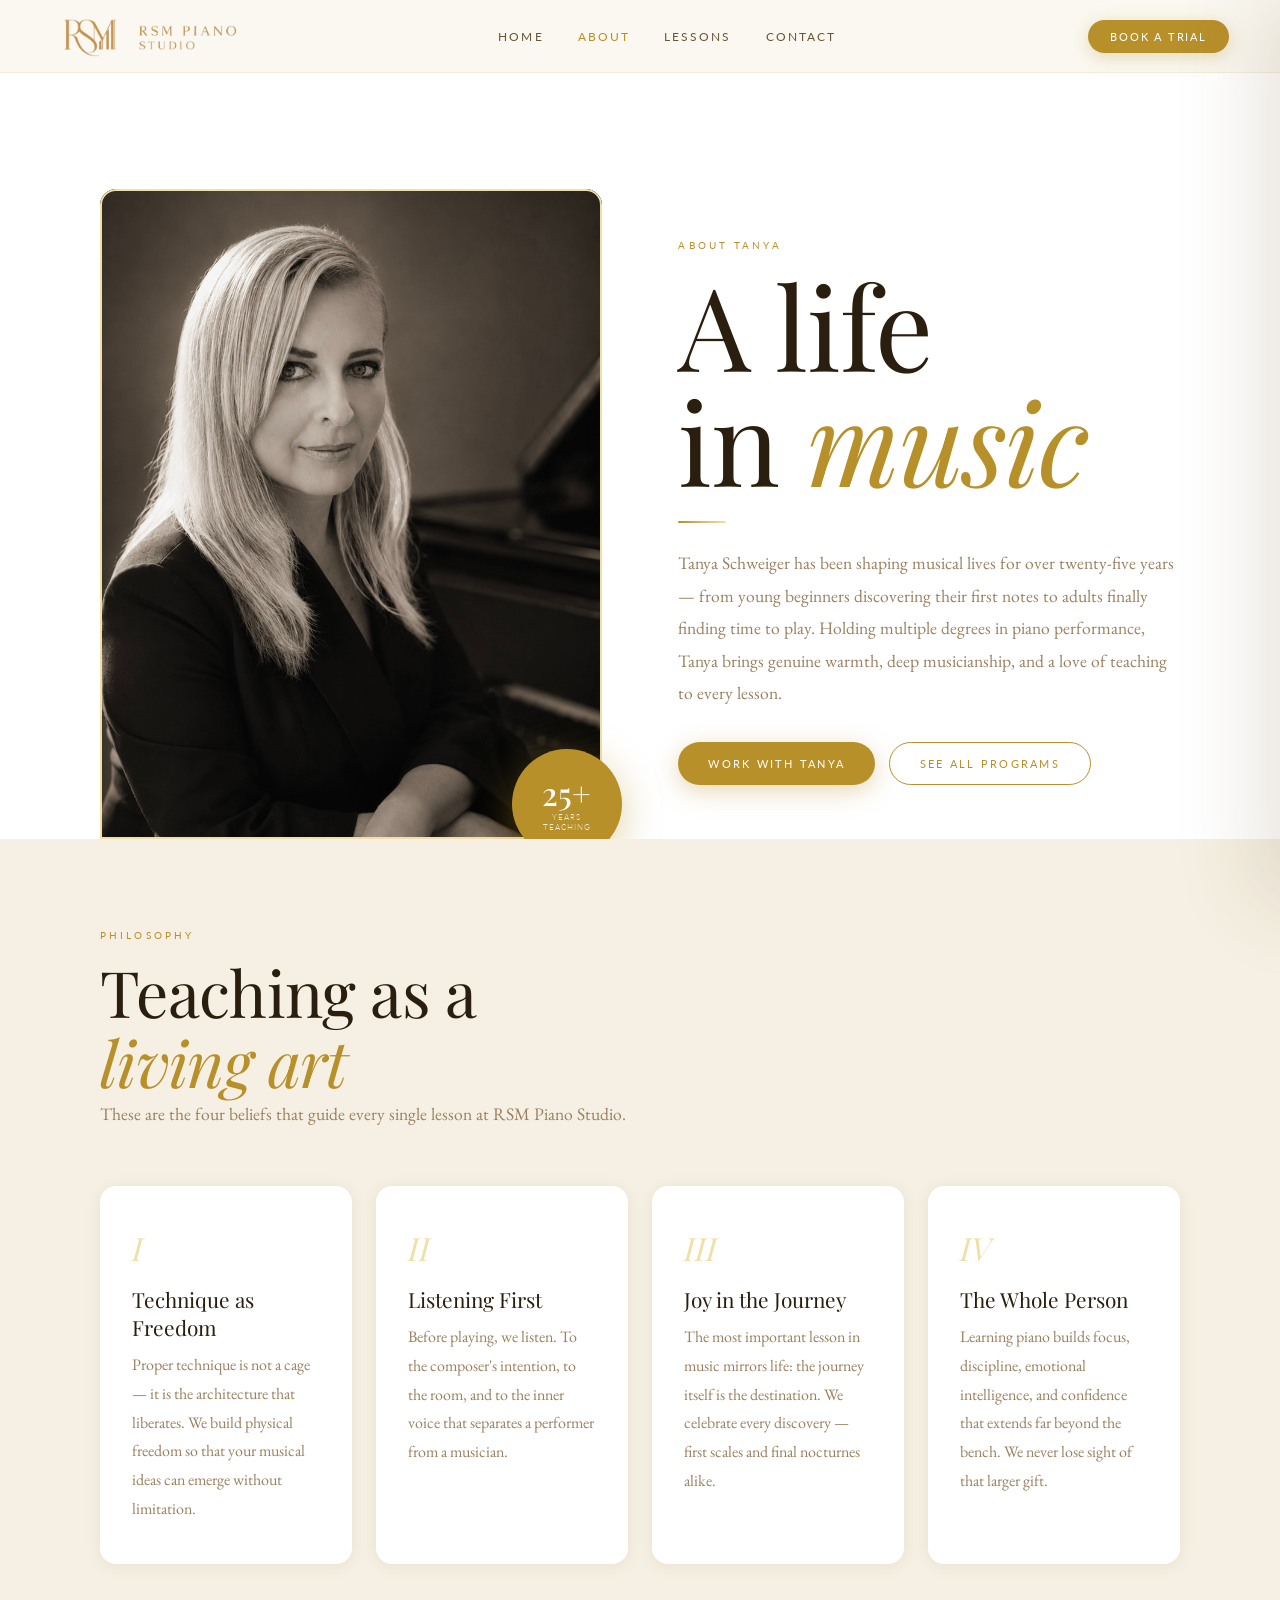
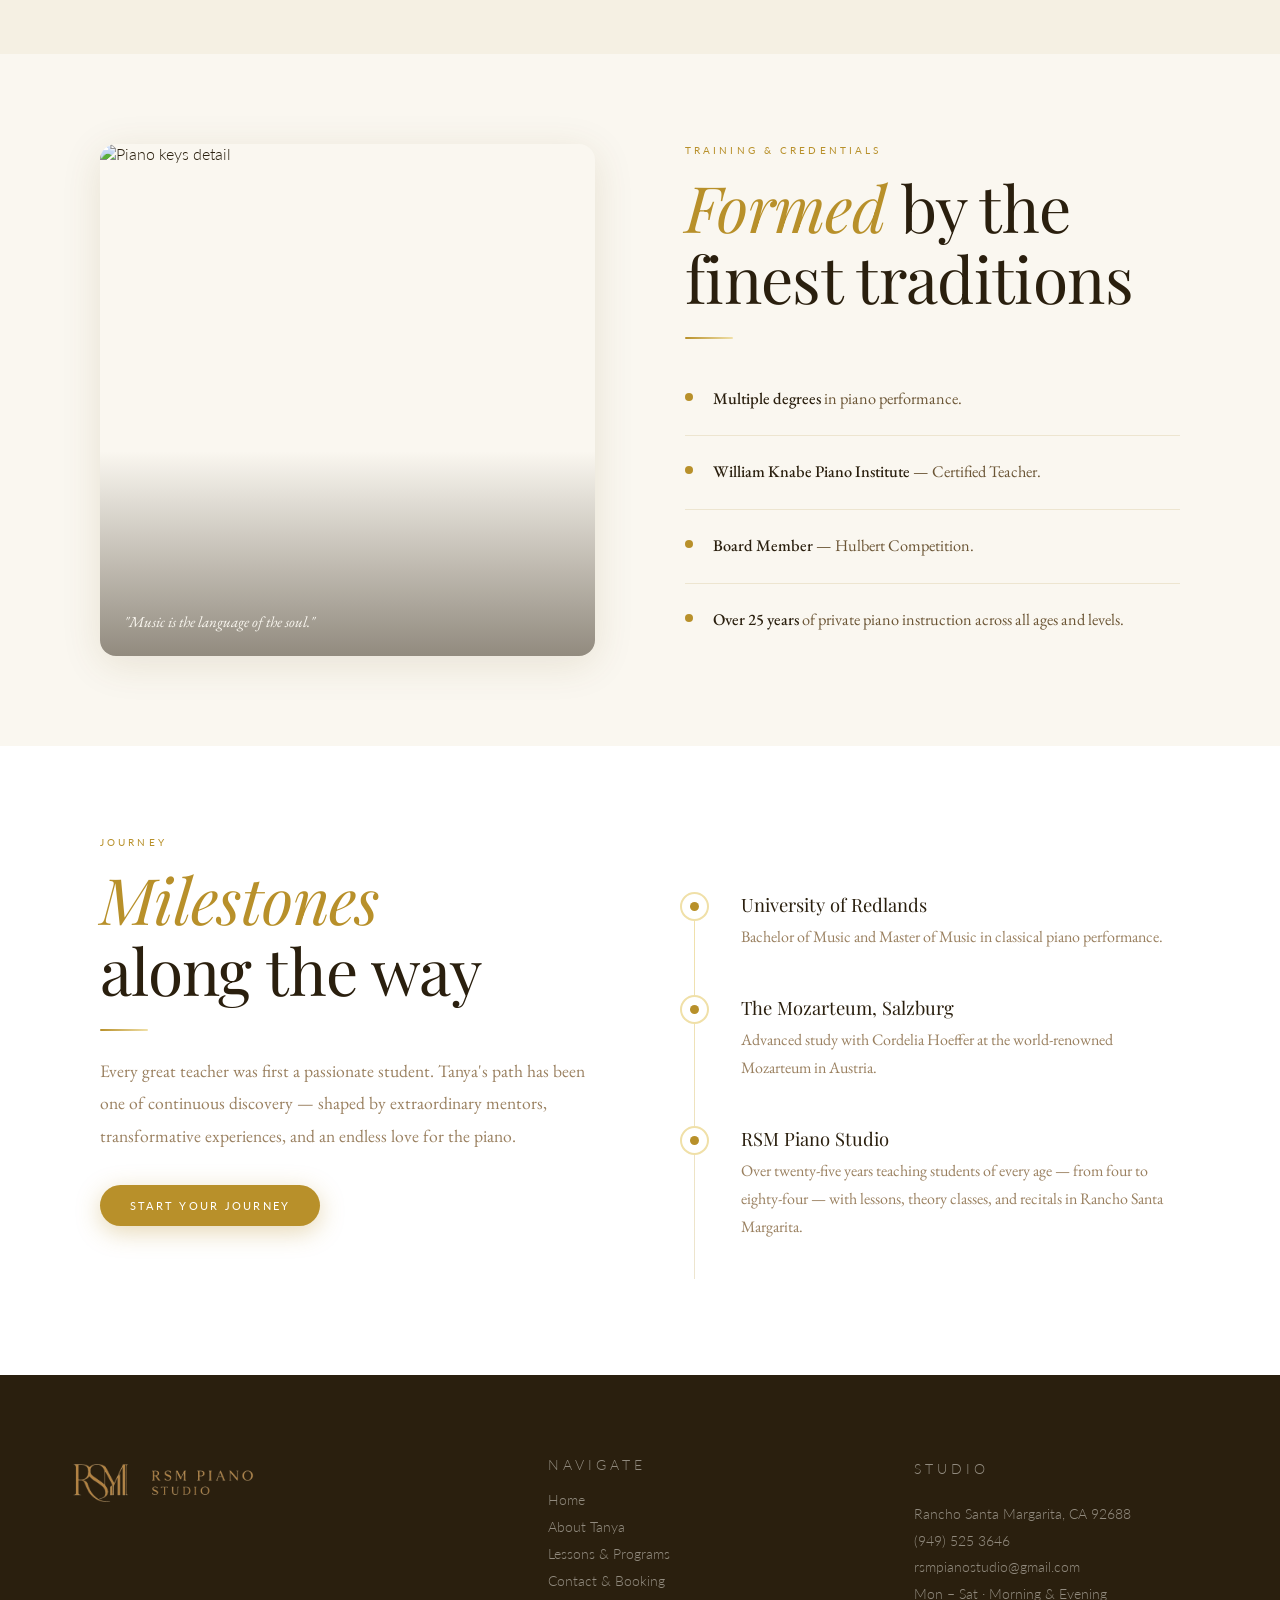
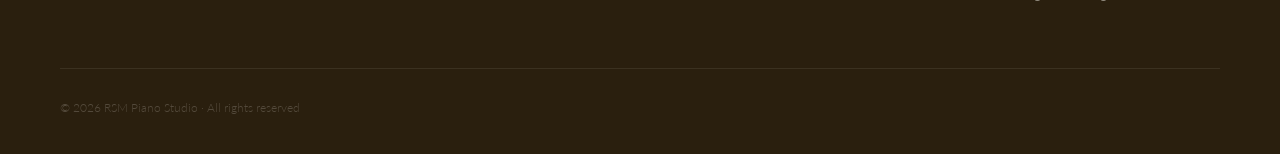
==== commit 10ab20ce: "About: restore mobile menu X, simplify timeline (3 dateless items), fix mobile layout; remove footer" ====
--- a/about.html
+++ b/about.html
@@ -249,6 +249,7 @@
   <a href="lessons.html">Lessons</a>
   <a href="contact.html">Contact</a>
   <a class="mobile-book" href="contact.html">Book a Trial Lesson</a>
+  <button class="mobile-close" id="mobile-close" aria-label="Close menu"></button>
 </div>
 
 <!-- ══ PAGE HERO ═════════════════════════════════ -->
@@ -357,7 +358,7 @@
 <!-- ══ TIMELINE ═══════════════════════════════════ -->
 <section class="timeline-section">
   <div class="container">
-    <div style="display:grid;grid-template-columns:1fr 1fr;gap:clamp(48px,7vw,100px);align-items:start">
+    <div style="display:grid;grid-template-columns:repeat(auto-fit,minmax(280px,1fr));gap:clamp(40px,7vw,80px);align-items:start">
       <div>
         <span class="subhead reveal">Journey</span>
         <h2 class="headline reveal d1"><em>Milestones</em><br>along the way</h2>
@@ -371,41 +372,22 @@
         <div class="tl-item reveal">
           <div class="tl-dot"><div class="tl-dot-inner"></div></div>
           <div class="tl-right">
-            <p class="tl-year">2006</p>
             <p class="tl-title">University of Redlands</p>
-            <p class="tl-desc"></p>
+            <p class="tl-desc">Bachelor of Music and Master of Music in classical piano performance.</p>
           </div>
         </div>
         <div class="tl-item reveal d1">
           <div class="tl-dot"><div class="tl-dot-inner"></div></div>
           <div class="tl-right">
-            <p class="tl-year">2009</p>
-            <p class="tl-title"></p>
-            <p class="tl-desc"></p>
+            <p class="tl-title">The Mozarteum, Salzburg</p>
+            <p class="tl-desc">Advanced study with Cordelia Hoeffer at the world-renowned Mozarteum in Austria.</p>
           </div>
         </div>
         <div class="tl-item reveal d2">
           <div class="tl-dot"><div class="tl-dot-inner"></div></div>
           <div class="tl-right">
-            <p class="tl-year">2011</p>
-            <p class="tl-title">RSM Piano Studio Founded</p>
-            <p class="tl-desc">Opened the doors with five students and a profound belief that every person deserves beautiful music in their life.</p>
-          </div>
-        </div>
-        <div class="tl-item reveal d3">
-          <div class="tl-dot"><div class="tl-dot-inner"></div></div>
-          <div class="tl-right">
-            <p class="tl-year">2018</p>
-            <p class="tl-title"></p>
-            <p class="tl-desc"></p>
-          </div>
-        </div>
-        <div class="tl-item reveal d4">
-          <div class="tl-dot"><div class="tl-dot-inner"></div></div>
-          <div class="tl-right">
-            <p class="tl-year">Today</p>
-            <p class="tl-title">Growing, Always</p>
-            <p class="tl-desc">15+ students. 8 competition prizes. And still just as excited about every first lesson as ever.</p>
+            <p class="tl-title">RSM Piano Studio</p>
+            <p class="tl-desc">Over twenty-five years teaching students of every age — from four to eighty-four — with lessons, theory classes, and recitals in Rancho Santa Margarita.</p>
           </div>
         </div>
       </div>
@@ -417,7 +399,6 @@
   <div class="footer-grid">
     <div class="footer-logo">
       <a href="index.html"><img decoding="async" src="assets/logo.png" alt="RSM Piano Studio"></a>
-      <p class="footer-tagline">"Where every student finds their musical voice."</p>
     </div>
     <div>
       <p class="footer-heading">Navigate</p>
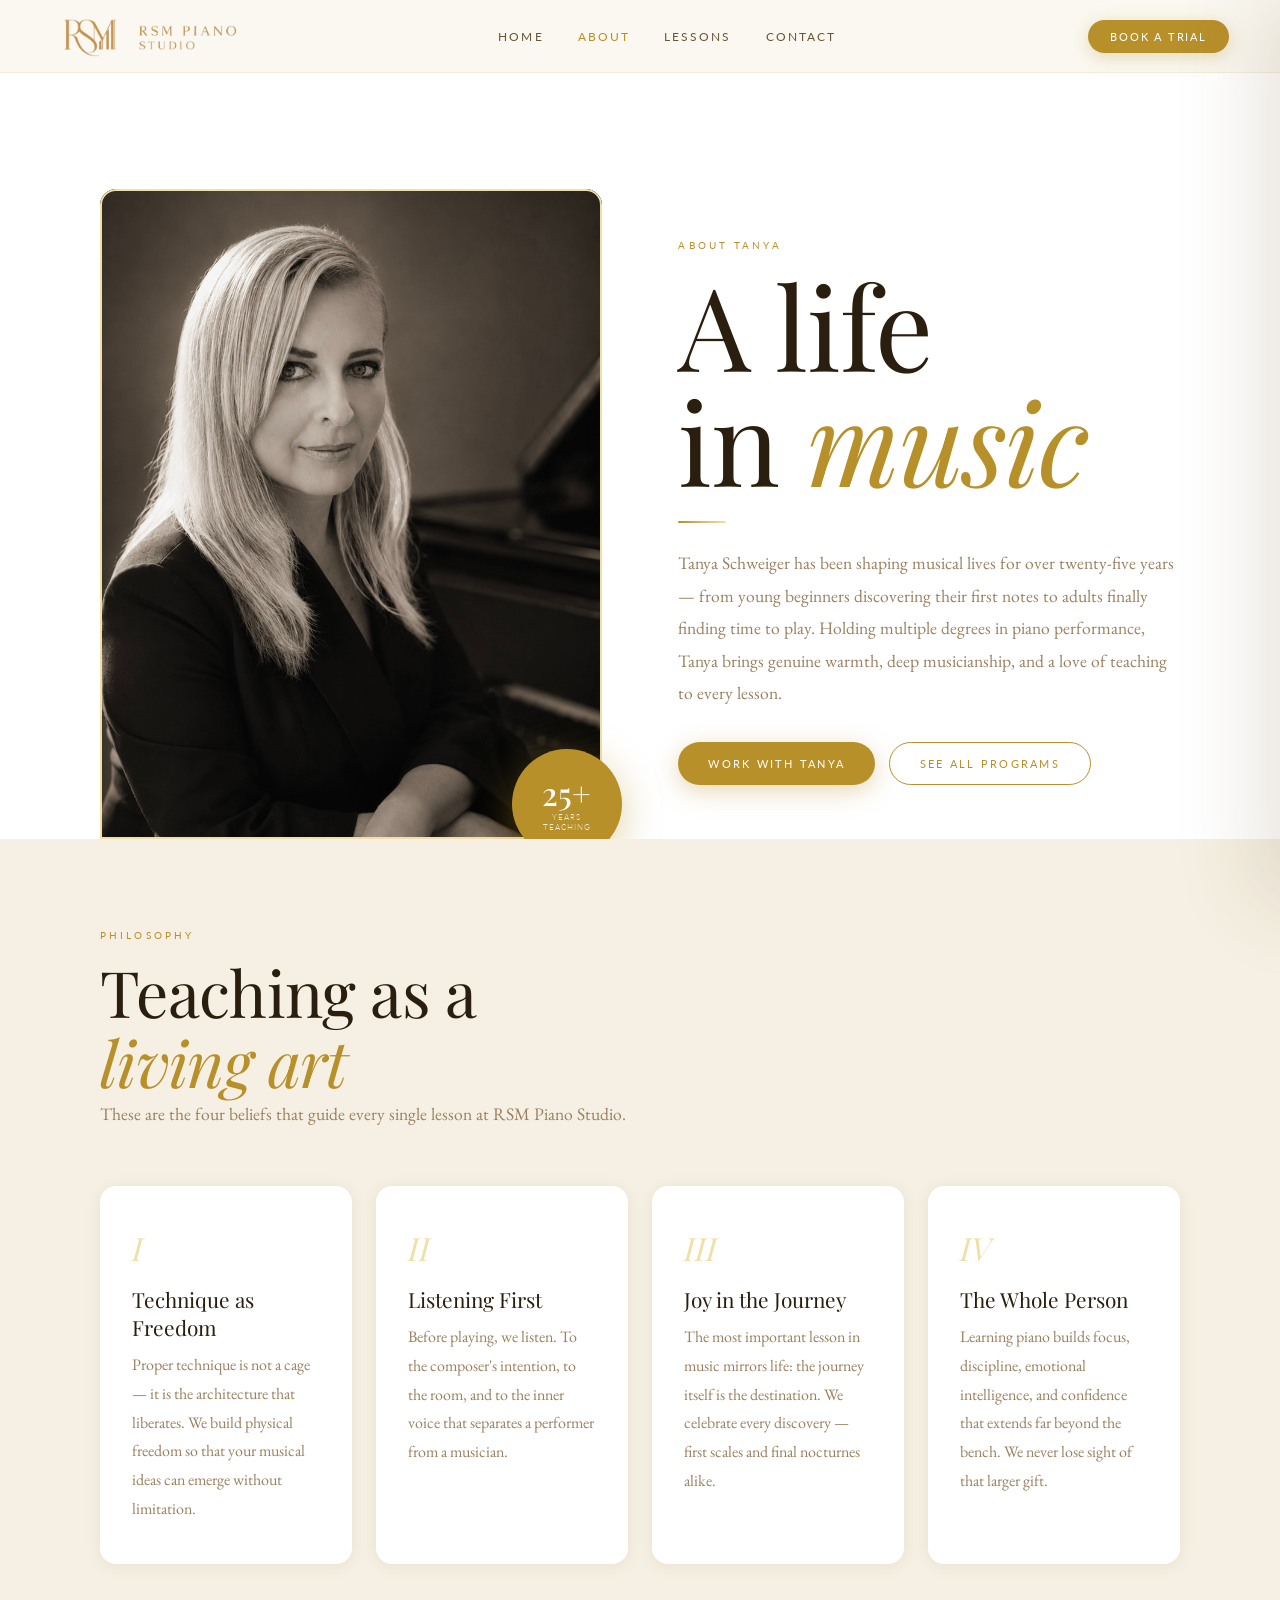
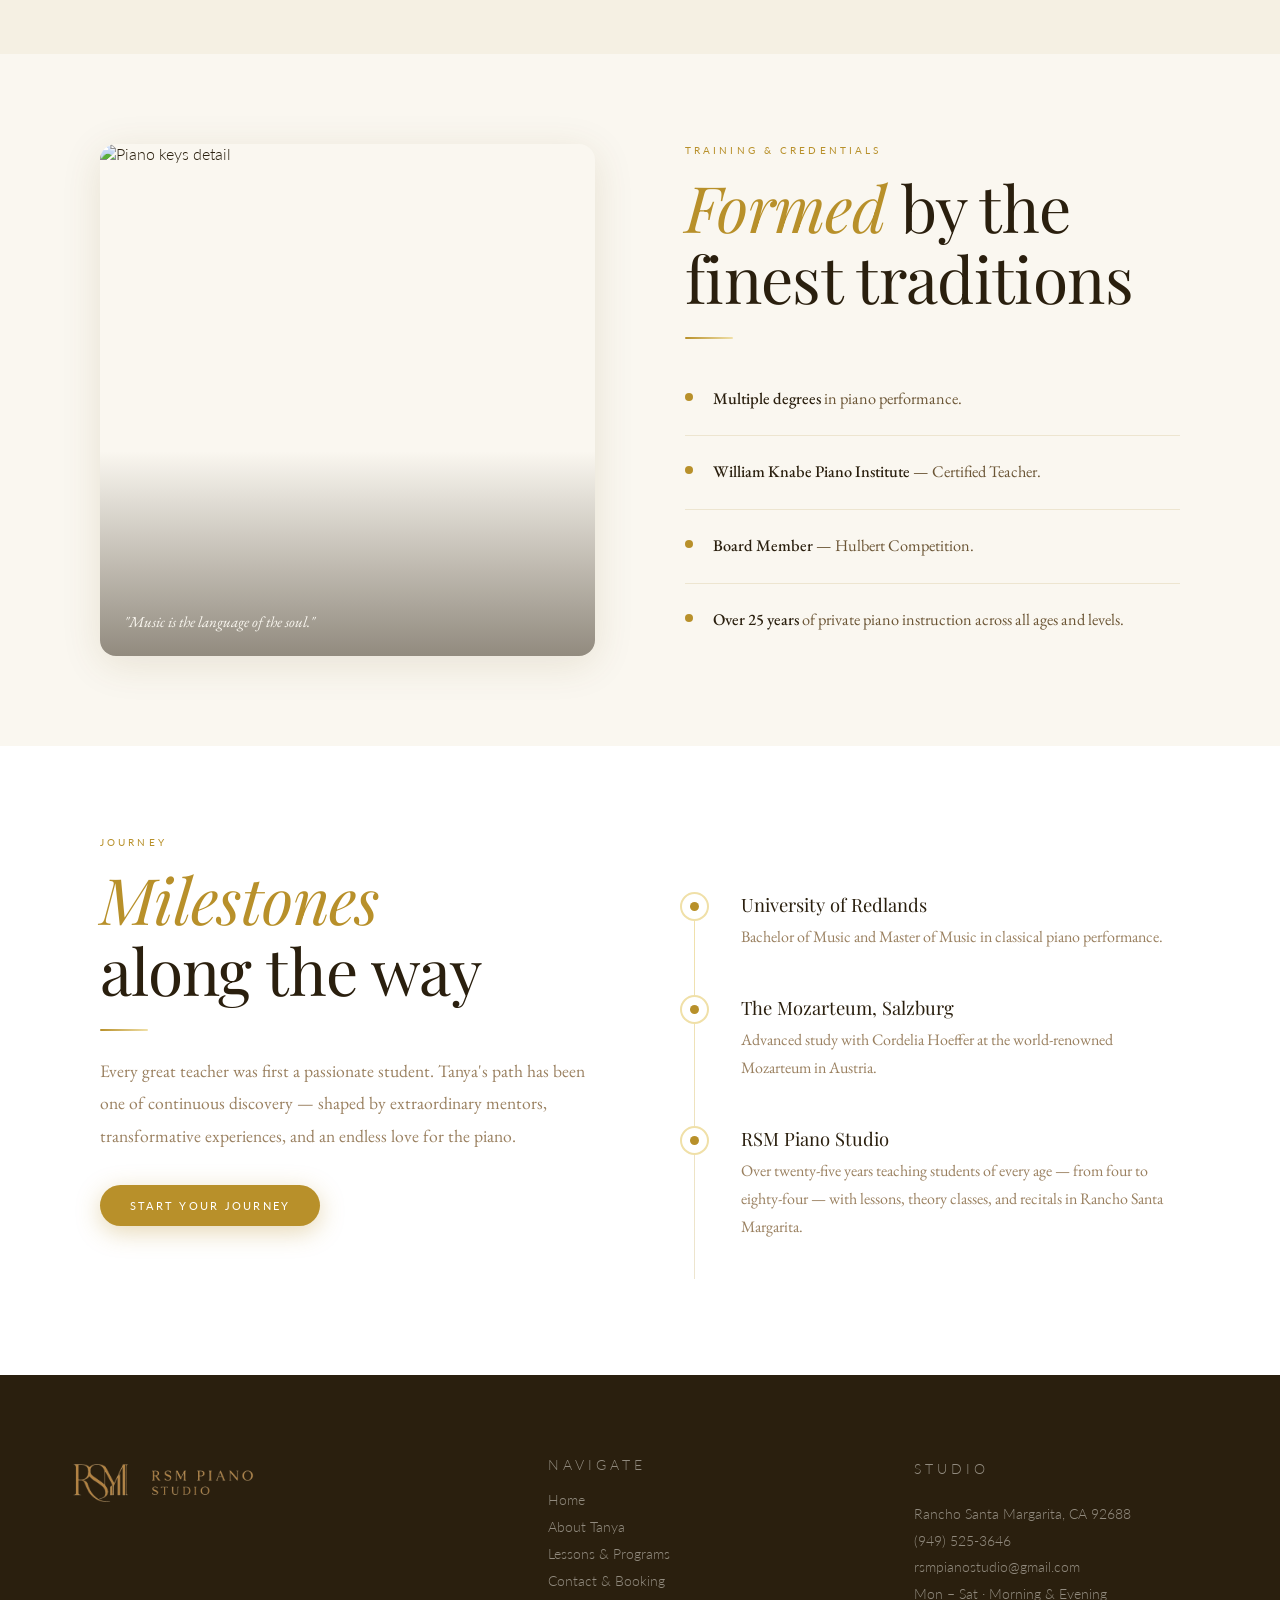
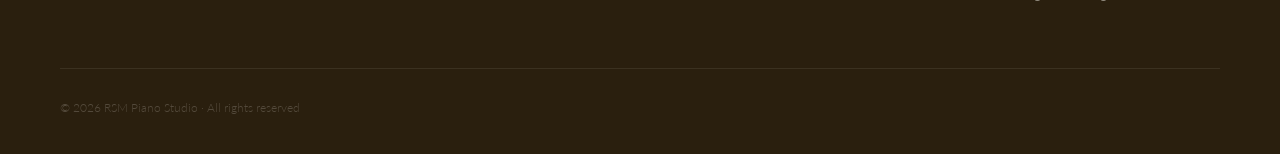
==== commit f178051b: "Add full technical SEO layer, favicon, and search-engine crawl infrastructure - Favicon: generated a" ====
--- a/about.html
+++ b/about.html
@@ -3,7 +3,36 @@
 <head>
   <meta charset="UTF-8">
   <meta name="viewport" content="width=device-width, initial-scale=1.0">
-  <title>RSM Piano Studio — About Tanya</title>
+  <title>Meet Tanya Schweiger | RSM Piano Studio</title>
+  <meta name="description" content="Tanya Schweiger holds B.M./M.M. degrees from the University of Redlands and studied at the Mozarteum, Salzburg. 25+ years teaching piano in Rancho Santa Margarita, CA.">
+  <meta name="robots" content="index, follow">
+  <link rel="canonical" href="https://rsmpianostudio.com/about.html">
+
+  <!-- Open Graph -->
+  <meta property="og:type" content="profile">
+  <meta property="og:site_name" content="RSM Piano Studio">
+  <meta property="og:title" content="Meet Tanya Schweiger | RSM Piano Studio">
+  <meta property="og:description" content="Tanya Schweiger holds B.M./M.M. degrees from the University of Redlands and studied at the Mozarteum, Salzburg. 25+ years teaching piano in Rancho Santa Margarita, CA.">
+  <meta property="og:url" content="https://rsmpianostudio.com/about.html">
+  <meta property="og:image" content="https://rsmpianostudio.com/assets/og-image.png">
+  <meta property="og:image:width" content="1200">
+  <meta property="og:image:height" content="630">
+  <meta property="og:locale" content="en_US">
+
+  <!-- Twitter -->
+  <meta name="twitter:card" content="summary_large_image">
+  <meta name="twitter:title" content="Meet Tanya Schweiger | RSM Piano Studio">
+  <meta name="twitter:description" content="B.M./M.M. from the University of Redlands, study at the Mozarteum, Salzburg. 25+ years teaching piano in Rancho Santa Margarita, CA.">
+  <meta name="twitter:image" content="https://rsmpianostudio.com/assets/og-image.png">
+
+  <!-- Favicons -->
+  <link rel="icon" href="favicon.ico" sizes="any">
+  <link rel="icon" type="image/png" sizes="32x32" href="assets/favicon/favicon-32x32.png">
+  <link rel="icon" type="image/png" sizes="16x16" href="assets/favicon/favicon-16x16.png">
+  <link rel="apple-touch-icon" sizes="180x180" href="assets/favicon/apple-touch-icon.png">
+  <link rel="manifest" href="site.webmanifest">
+  <meta name="theme-color" content="#b8902a">
+
   <link rel="stylesheet" href="css/style.css">
   <style>
     .page-hero {
@@ -225,6 +254,64 @@
       .cred-image { height: 55vw; min-height: 240px; }
     }
   </style>
+
+  <script type="application/ld+json">
+  {
+    "@context": "https://schema.org",
+    "@graph": [
+      {
+        "@type": "MusicSchool",
+        "@id": "https://rsmpianostudio.com/#organization",
+        "name": "RSM Piano Studio",
+        "url": "https://rsmpianostudio.com/",
+        "logo": "https://rsmpianostudio.com/assets/logo.png",
+        "image": "https://rsmpianostudio.com/assets/og-image.png",
+        "telephone": "+1-949-525-3646",
+        "email": "rsmpianostudio@gmail.com",
+        "address": {
+          "@type": "PostalAddress",
+          "addressLocality": "Rancho Santa Margarita",
+          "addressRegion": "CA",
+          "postalCode": "92688",
+          "addressCountry": "US"
+        },
+        "areaServed": [
+          { "@type": "City", "name": "Rancho Santa Margarita" },
+          { "@type": "City", "name": "Mission Viejo" },
+          { "@type": "City", "name": "Coto de Caza" },
+          { "@type": "City", "name": "Trabuco Canyon" },
+          { "@type": "City", "name": "Ladera Ranch" },
+          { "@type": "City", "name": "Lake Forest" },
+          { "@type": "City", "name": "Laguna Hills" }
+        ],
+        "founder": { "@type": "Person", "name": "Tanya Schweiger" }
+      },
+      {
+        "@type": "Person",
+        "@id": "https://rsmpianostudio.com/about.html#tanya",
+        "name": "Tanya Schweiger",
+        "jobTitle": "Piano Instructor",
+        "worksFor": { "@id": "https://rsmpianostudio.com/#organization" },
+        "alumniOf": [
+          { "@type": "CollegeOrUniversity", "name": "University of Redlands" },
+          { "@type": "EducationalOrganization", "name": "Mozarteum, Salzburg" }
+        ],
+        "memberOf": {
+          "@type": "Organization",
+          "name": "Music Teachers' Association of California"
+        },
+        "description": "Piano instructor with over 25 years of private teaching experience, holding Bachelor of Music and Master of Music degrees in classical piano performance from the University of Redlands, with further study at the Mozarteum in Salzburg, Austria."
+      },
+      {
+        "@type": "BreadcrumbList",
+        "itemListElement": [
+          { "@type": "ListItem", "position": 1, "name": "Home", "item": "https://rsmpianostudio.com/" },
+          { "@type": "ListItem", "position": 2, "name": "About Tanya", "item": "https://rsmpianostudio.com/about.html" }
+        ]
+      }
+    ]
+  }
+  </script>
 </head>
 <body>
 
@@ -259,7 +346,7 @@
       <div class="aim-frame">
         <img
           src="assets/IMG_9968.jpg"
-          alt="Image of Tanya at the piano"
+          alt="Tanya Schweiger, piano teacher in Rancho Santa Margarita, CA, at the piano"
         >
       </div>
       <div class="aim-badge">
@@ -409,7 +496,7 @@
     </div>
     <div class="footer-contact">
       <p class="footer-heading">Studio</p>
-      <p>Rancho Santa Margarita, CA 92688<br><a href="tel:+19495253646">(949) 525 3646</a><br><a href="mailto:rsmpianostudio@gmail.com">rsmpianostudio@gmail.com</a><br>Mon – Sat · Morning &amp; Evening</p>
+      <p>Rancho Santa Margarita, CA 92688<br><a href="tel:+19495253646">(949) 525-3646</a><br><a href="mailto:rsmpianostudio@gmail.com">rsmpianostudio@gmail.com</a><br>Mon – Sat · Morning &amp; Evening</p>
     </div>
   </div>
   <div class="footer-bottom">
